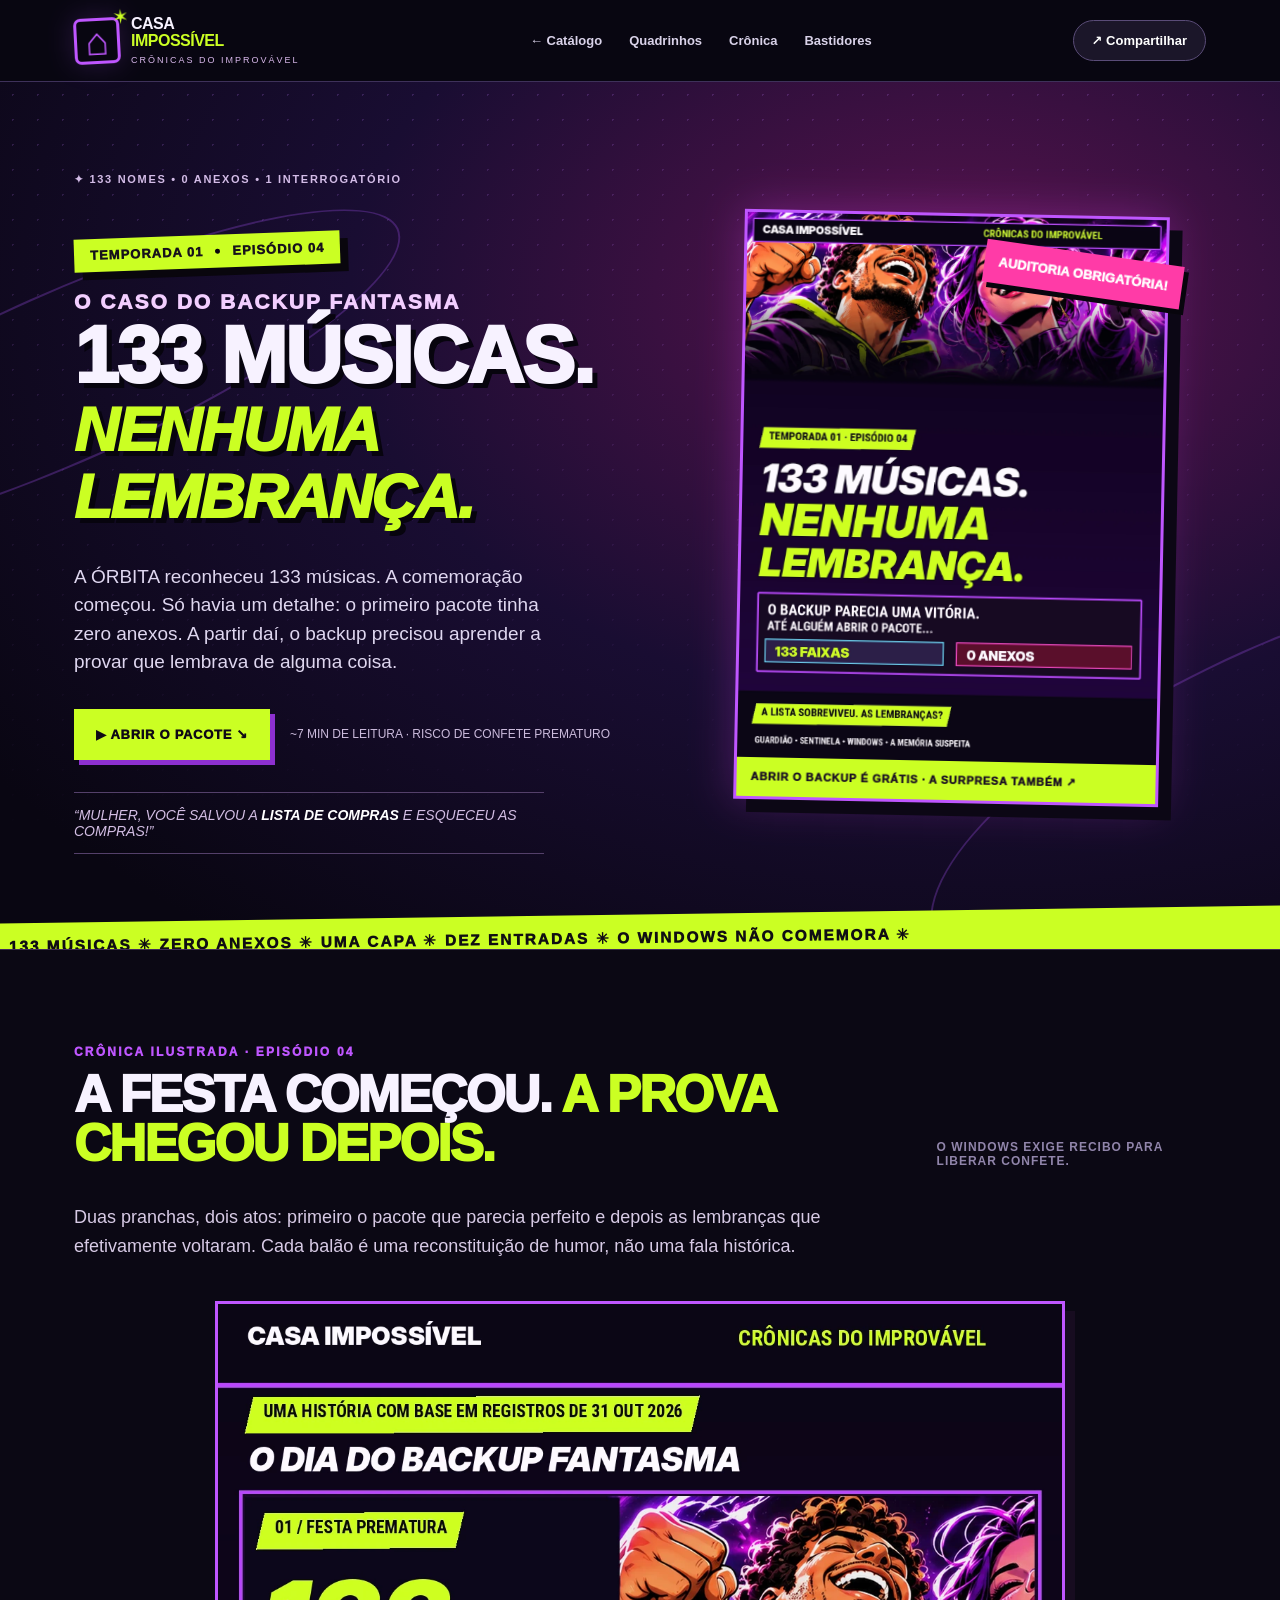
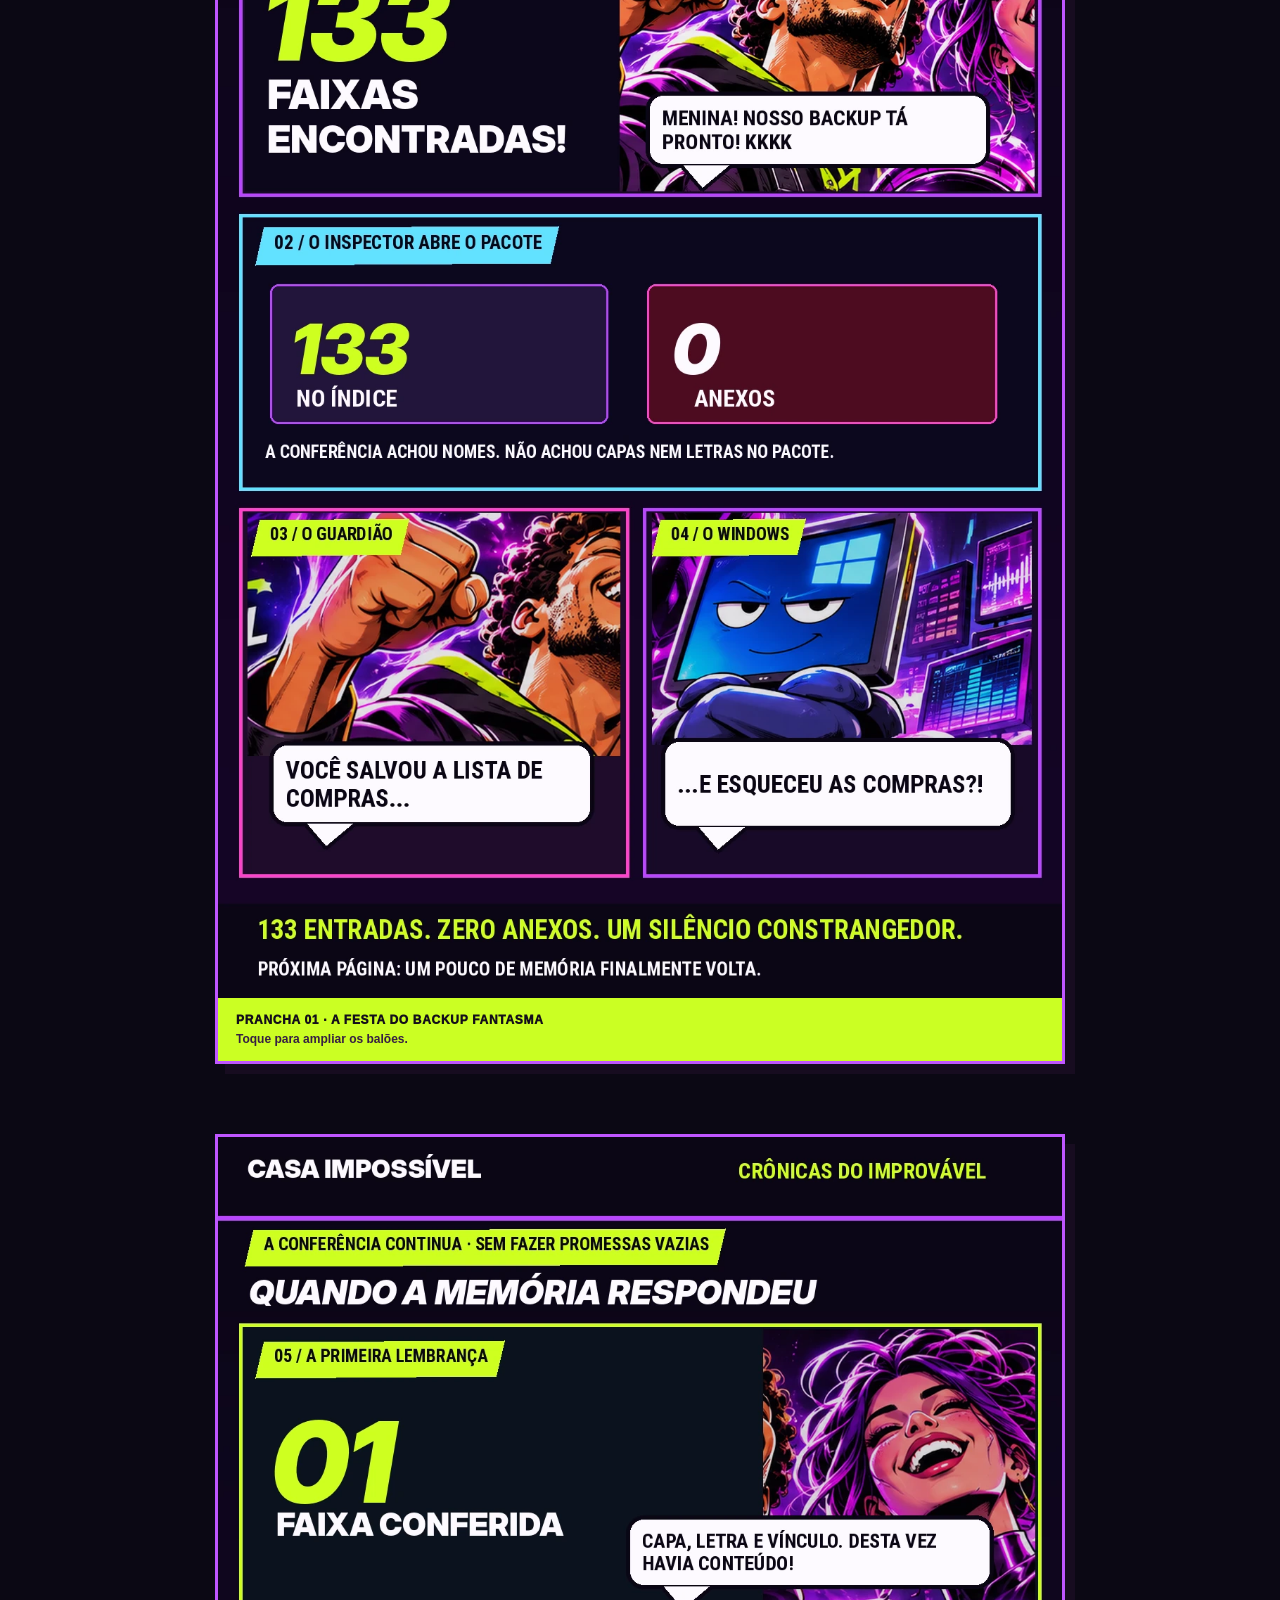
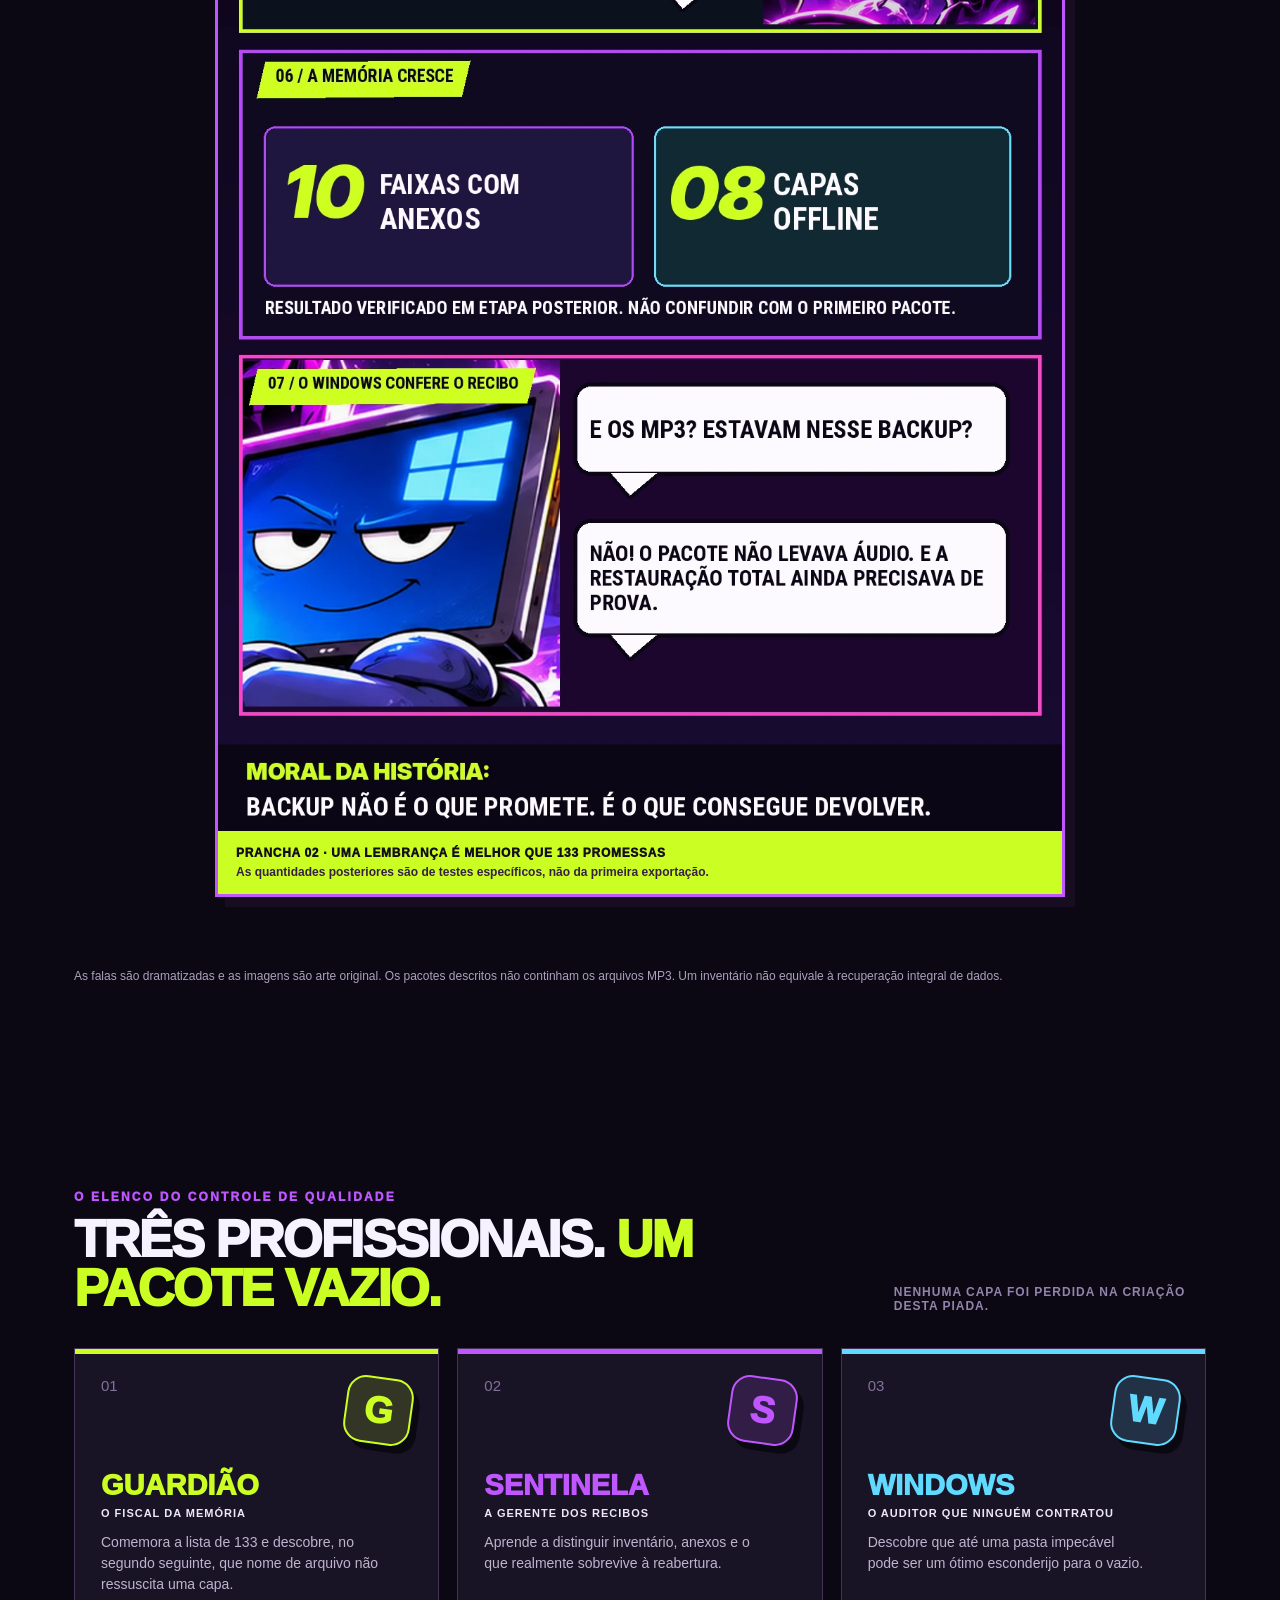
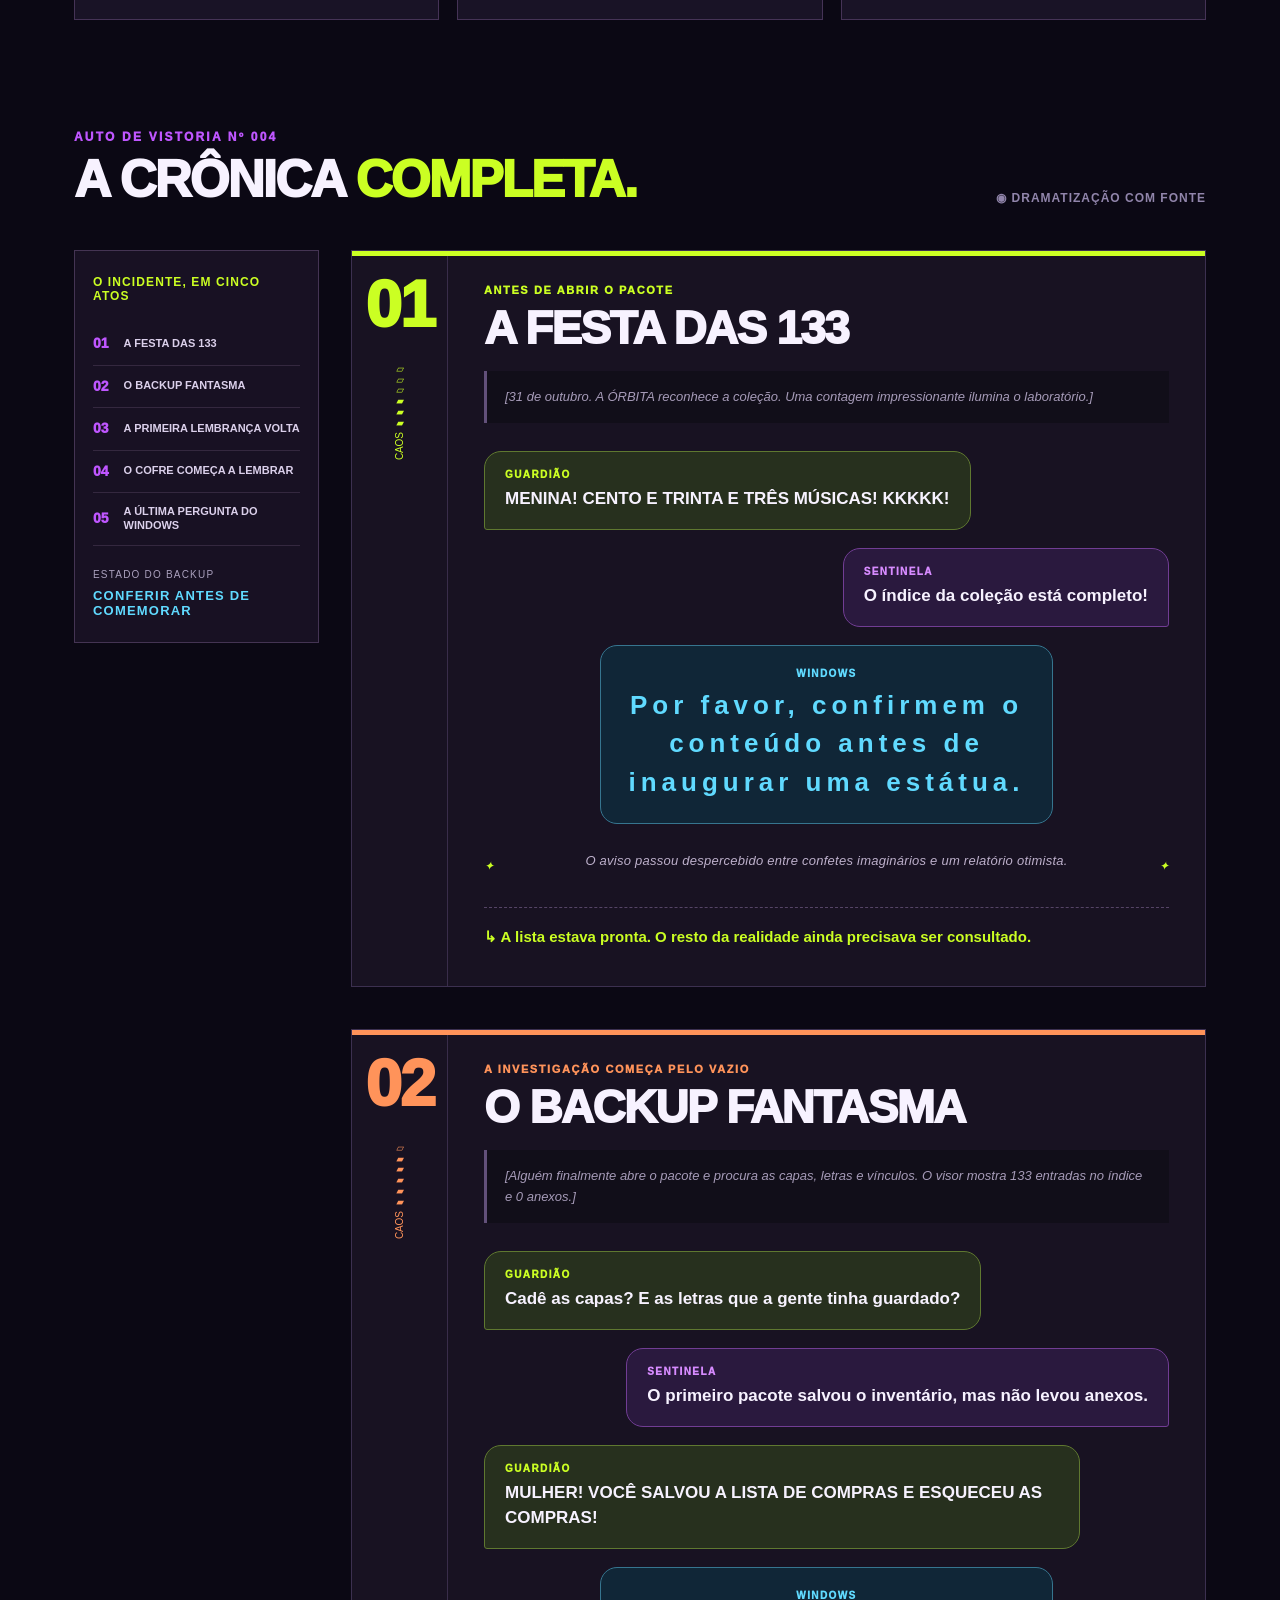
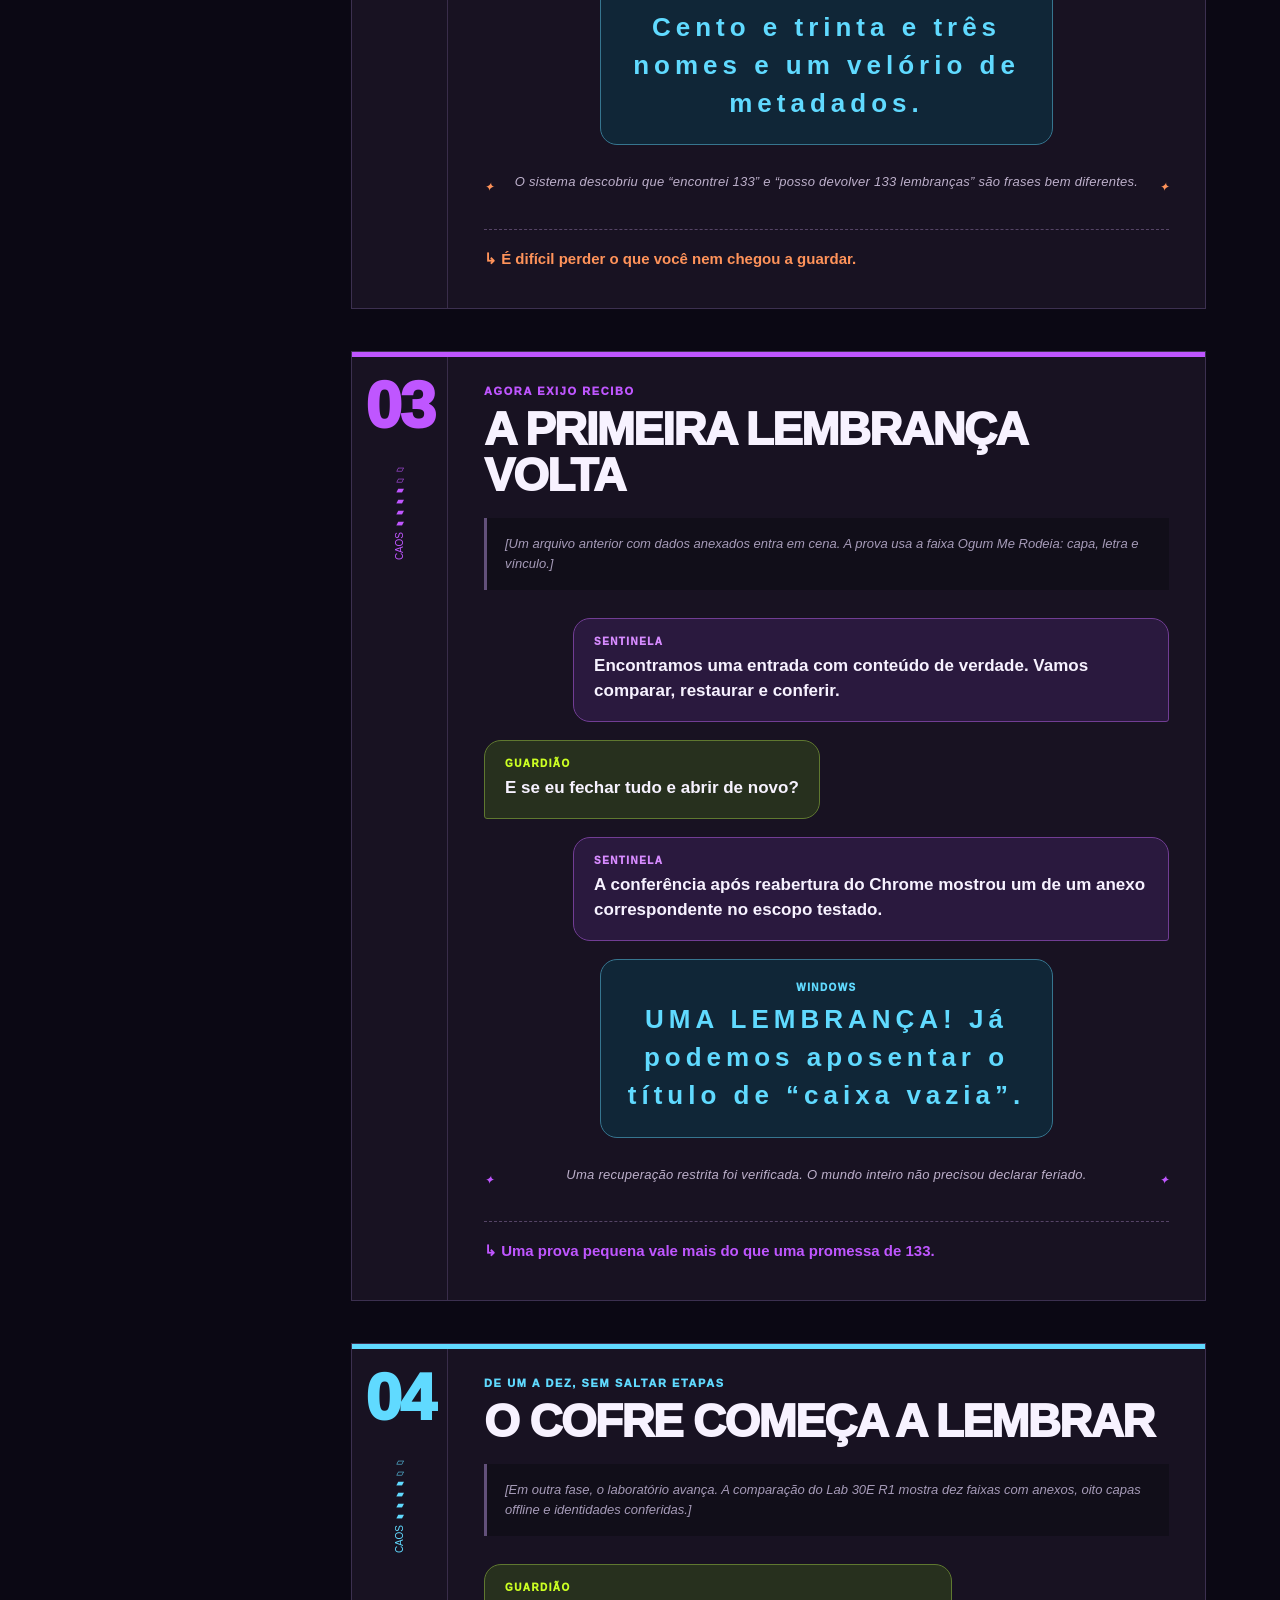
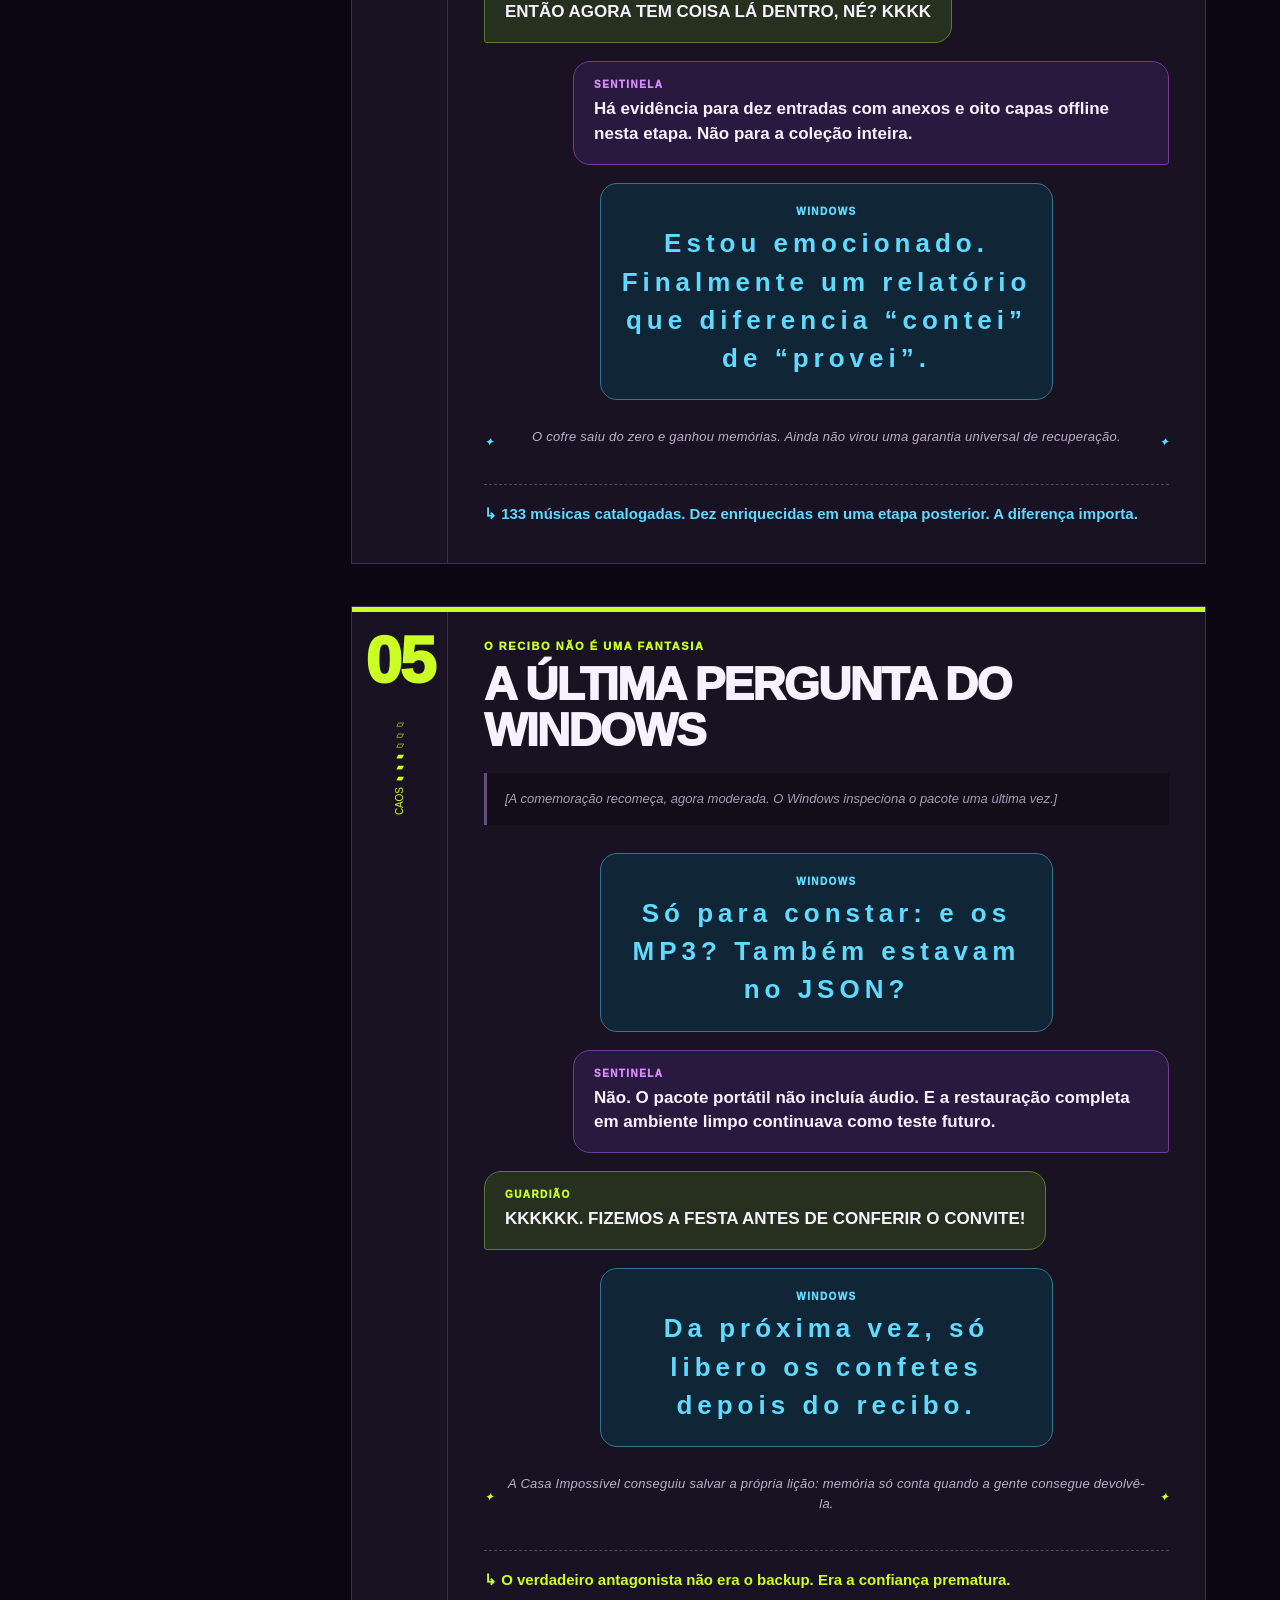
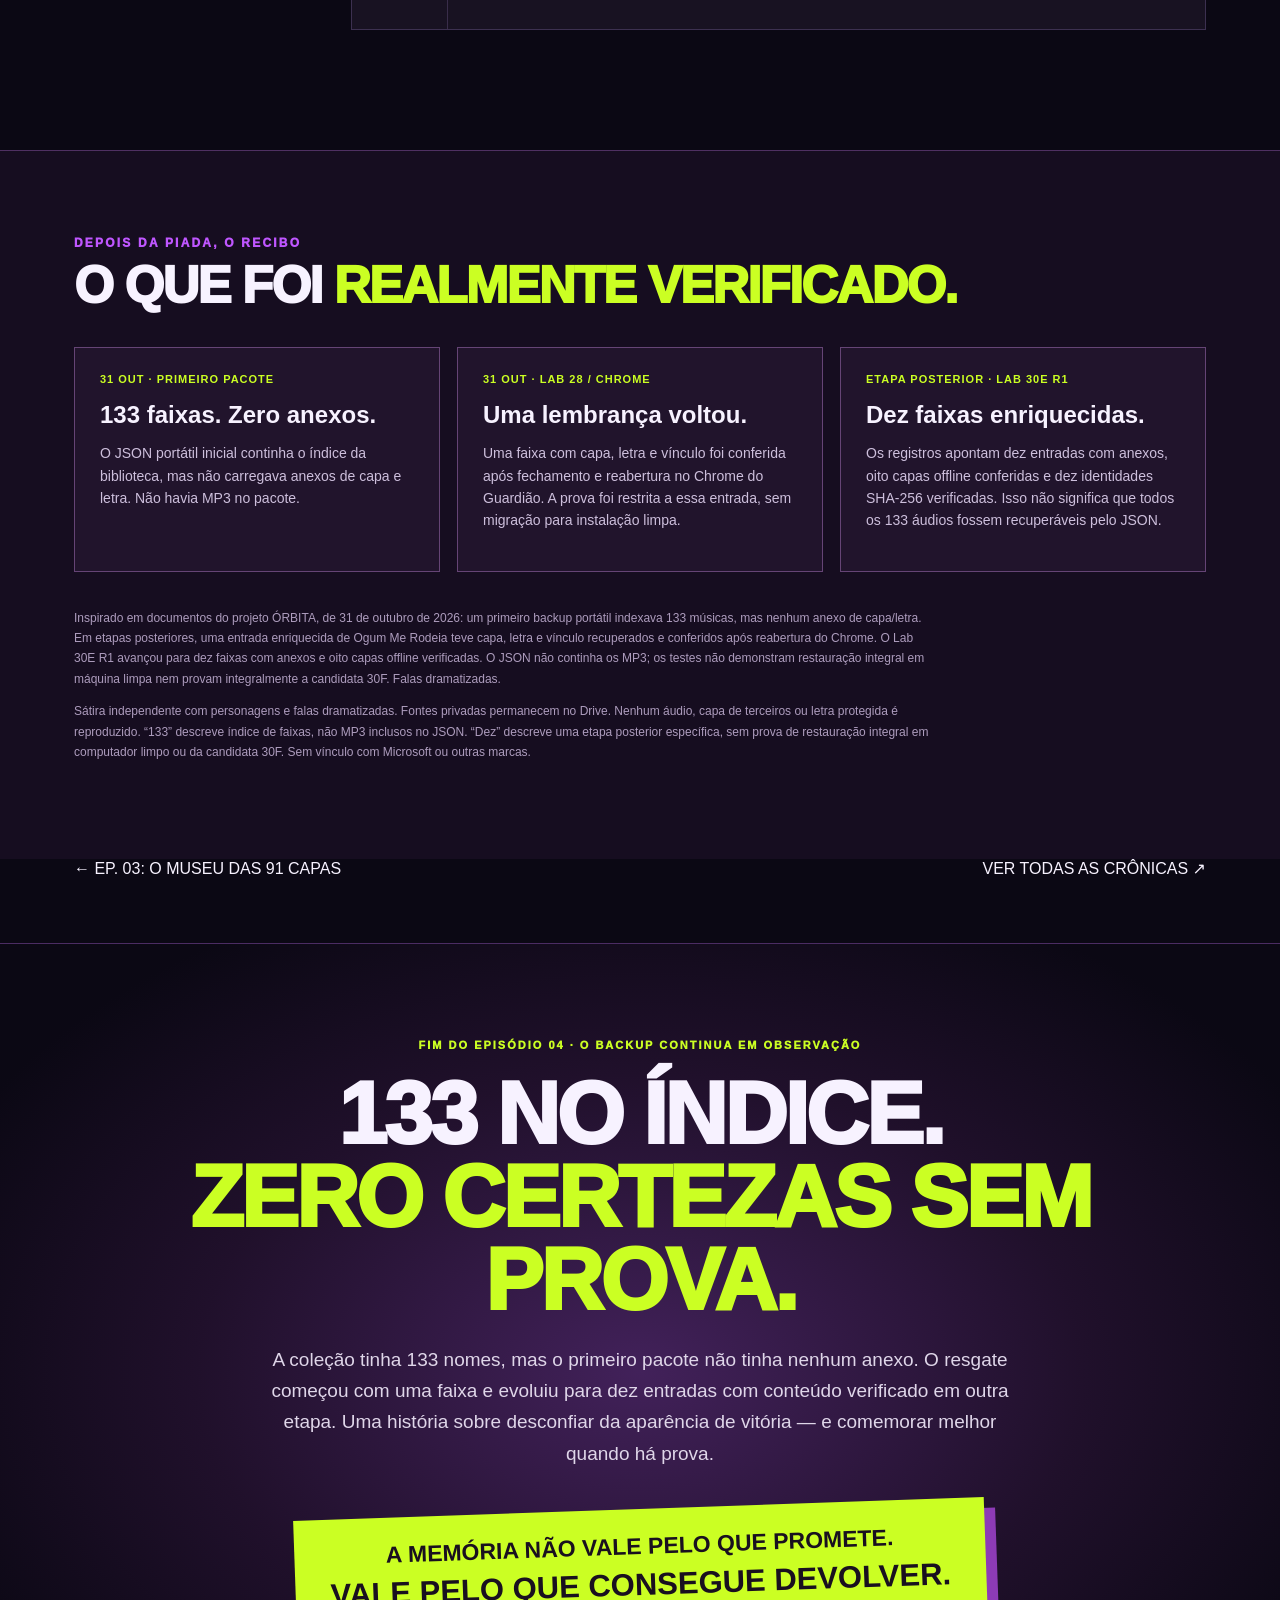
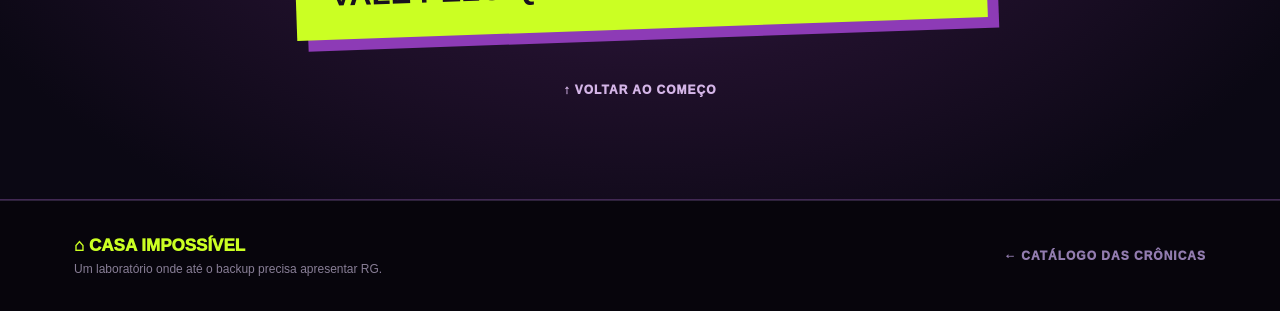
==== episodios/133-musicas-nenhuma-lembranca/index.html @ 3de13b7d "feat: publica Crônicas episódio 04 — 133 Músicas. Nenhuma Lembrança." ====
<!doctype html><html lang="pt-BR"><head>
<meta charset="UTF-8"/><meta name="viewport" content="width=device-width,initial-scale=1"/><meta name="theme-color" content="#0b0814"/>
<meta name="description" content="133 músicas catalogadas e zero anexos no primeiro backup: o episódio 04 das Crônicas do Improvável conta como a memória precisou passar por uma prova real."/>
<meta property="og:type" content="article"/><meta property="og:title" content="Casa Impossível | 133 Músicas. Nenhuma Lembrança."/>
<meta property="og:description" content="O primeiro pacote reconheceu 133 faixas. Mas trazia zero anexos. O backup fantasma finalmente encontrou um recibo."/>
<meta property="og:image" content="https://santanacontatto-cyber.github.io/casa-impossivel-cronicas/assets/quadrinhos/133-capa.webp"/>
<meta property="og:image:alt" content="Capa em quadrinhos neon: 133 músicas, nenhuma lembrança e um backup suspeito"/>
<meta property="og:url" content="https://santanacontatto-cyber.github.io/casa-impossivel-cronicas/episodios/133-musicas-nenhuma-lembranca/"/>
<meta name="twitter:card" content="summary_large_image"/><meta name="twitter:image" content="https://santanacontatto-cyber.github.io/casa-impossivel-cronicas/assets/quadrinhos/133-capa.webp"/>
<link rel="icon" href="../../assets/favicon.svg" type="image/svg+xml"/><link rel="stylesheet" href="../../style.css"/><link rel="stylesheet" href="../../episodio-04.css"/>
<title>133 Músicas. Nenhuma Lembrança. — Casa Impossível</title></head><body>
<a href="#quadrinhos" class="skip-link">Ir para os quadrinhos</a>
<header class="site-header"><div class="header-inner"><a class="brand" href="../../index.html" aria-label="Voltar ao catálogo"><span class="brand-icon">⌂<span>✶</span></span><span class="brand-text"><b>CASA <em>IMPOSSÍVEL</em></b><small>CRÔNICAS DO IMPROVÁVEL</small></span></a><nav class="site-nav" aria-label="Navegação do episódio"><a href="../../index.html">← Catálogo</a><a href="#quadrinhos">Quadrinhos</a><a href="#episodio">Crônica</a><a href="#bastidores">Bastidores</a></nav><button id="shareBtn" class="share-button" type="button">↗ <span>Compartilhar</span></button></div></header>
<main>
<section class="hero hero-memoria" id="inicio"><div class="orbit orbit-a" aria-hidden="true"></div><div class="orbit orbit-b" aria-hidden="true"></div><div class="hero-inner"><div class="hero-copy"><p class="eyebrow">✦ 133 NOMES • 0 ANEXOS • 1 INTERROGATÓRIO</p><div class="season-stamp">TEMPORADA 01 <i></i> EPISÓDIO 04</div><div class="hero-overline">O CASO DO BACKUP FANTASMA</div><h1>133 MÚSICAS. <span>NENHUMA LEMBRANÇA.</span></h1><p id="heroDek" class="hero-dek"></p><div class="hero-actions"><a class="start-button" href="#quadrinhos">▶ ABRIR O PACOTE ↘</a><span class="runtime">~7 MIN DE LEITURA · RISCO DE CONFETE PREMATURO</span></div><div class="quote-ribbon">“MULHER, VOCÊ SALVOU A <strong>LISTA DE COMPRAS</strong> E ESQUECEU AS COMPRAS!”</div></div><div class="memory-cover"><a href="#quadrinhos" aria-label="Conhecer os quadrinhos"><img src="../../assets/quadrinhos/133-capa.webp" width="1200" height="1560" alt="Capa ilustrada do episódio 04: Guardião e Sentinela comemorando, Windows desconfiado e a comparação 133 faixas contra zero anexos" fetchpriority="high"/><span class="art-label">ABRIR O BACKUP É GRÁTIS · A SURPRESA TAMBÉM ↗</span></a><div class="memory-sticker">AUDITORIA OBRIGATÓRIA!</div></div></div><div class="hero-marquee"><div>✳ 133 MÚSICAS ✳ ZERO ANEXOS ✳ UMA CAPA ✳ DEZ ENTRADAS ✳ O WINDOWS NÃO COMEMORA ✳</div></div></section>
<section id="quadrinhos" class="section-wrap memory-comic"><div class="section-heading"><div><div class="section-kicker">CRÔNICA ILUSTRADA · EPISÓDIO 04</div><h2>A FESTA COMEÇOU. <span>A PROVA CHEGOU DEPOIS.</span></h2></div><div class="tiny-note">O WINDOWS EXIGE RECIBO PARA LIBERAR CONFETE.</div></div><p class="memory-intro">Duas pranchas, dois atos: primeiro o pacote que parecia perfeito e depois as lembranças que efetivamente voltaram. Cada balão é uma reconstituição de humor, não uma fala histórica.</p>
<figure class="memory-page"><a href="../../assets/quadrinhos/133-pagina-01.webp" target="_blank" rel="noopener noreferrer"><img src="../../assets/quadrinhos/133-pagina-01.webp" loading="lazy" width="1200" height="1840" alt="Prancha um: o sistema anuncia 133 músicas, mas o primeiro backup contém zero anexos; Guardião e Windows protestam"/><figcaption>PRANCHA 01 · A FESTA DO BACKUP FANTASMA <small>Toque para ampliar os balões.</small></figcaption></a></figure>
<div class="memory-mobile-crops" aria-label="Quadros ampliados em sequência para celular"><figure><img loading="lazy" src="../../assets/quadrinhos/133-quadro-01.webp" alt="A comemoração das 133 faixas"/><figcaption>QUADRO 01 / A COMEMORAÇÃO DAS 133 FAIXAS</figcaption></figure><figure><img loading="lazy" src="../../assets/quadrinhos/133-quadro-02.webp" alt="A descoberta de zero anexos"/><figcaption>QUADRO 02 / A DESCOBERTA DE ZERO ANEXOS</figcaption></figure><figure><img loading="lazy" src="../../assets/quadrinhos/133-quadro-03.webp" alt="A pergunta do Guardião"/><figcaption>QUADRO 03 / A PERGUNTA DO GUARDIÃO</figcaption></figure><figure><img loading="lazy" src="../../assets/quadrinhos/133-quadro-04.webp" alt="A resposta do Windows"/><figcaption>QUADRO 04 / A RESPOSTA DO WINDOWS</figcaption></figure><figure><img loading="lazy" src="../../assets/quadrinhos/133-quadro-05.webp" alt="A primeira faixa conferida"/><figcaption>QUADRO 05 / A PRIMEIRA FAIXA CONFERIDA</figcaption></figure><figure><img loading="lazy" src="../../assets/quadrinhos/133-quadro-06.webp" alt="Dez faixas e oito capas offline"/><figcaption>QUADRO 06 / DEZ FAIXAS E OITO CAPAS OFFLINE</figcaption></figure><figure><img loading="lazy" src="../../assets/quadrinhos/133-quadro-07.webp" alt="O Windows confere o recibo"/><figcaption>QUADRO 07 / O WINDOWS CONFERE O RECIBO</figcaption></figure></div>
<figure class="memory-page"><a href="../../assets/quadrinhos/133-pagina-02.webp" target="_blank" rel="noopener noreferrer"><img src="../../assets/quadrinhos/133-pagina-02.webp" loading="lazy" width="1200" height="1840" alt="Prancha dois: uma faixa com capa letra e vínculo confirmados, seguida por dez faixas com anexos e oito capas offline"/><figcaption>PRANCHA 02 · UMA LEMBRANÇA É MELHOR QUE 133 PROMESSAS <small>As quantidades posteriores são de testes específicos, não da primeira exportação.</small></figcaption></a></figure>
<p class="comic-footnote">As falas são dramatizadas e as imagens são arte original. Os pacotes descritos não continham os arquivos MP3. Um inventário não equivale à recuperação integral de dados.</p></section>
<section class="cast-section section-wrap" id="elenco"><div class="section-heading"><div><div class="section-kicker">O ELENCO DO CONTROLE DE QUALIDADE</div><h2>TRÊS PROFISSIONAIS. <span>UM PACOTE VAZIO.</span></h2></div><div class="tiny-note">NENHUMA CAPA FOI PERDIDA NA CRIAÇÃO DESTA PIADA.</div></div><div id="castGrid" class="cast-grid"></div></section>
<section class="story-section section-wrap" id="episodio"><div class="section-heading story-heading"><div><div class="section-kicker">AUTO DE VISTORIA Nº 004</div><h2>A CRÔNICA <span>COMPLETA.</span></h2></div><div class="read-label">◉ DRAMATIZAÇÃO COM FONTE</div></div><div class="story-layout"><aside class="story-side"><div class="chapter-index"><div class="chapter-title">O INCIDENTE, EM CINCO ATOS</div><div id="sceneNav"></div><div class="side-bottom"><span>ESTADO DO BACKUP</span><b>CONFERIR ANTES DE COMEMORAR</b></div></div></aside><div id="scenes" class="scenes"></div></div></section>
<section class="memory-evidence" id="bastidores"><div class="section-wrap"><div class="section-heading"><div><div class="section-kicker">DEPOIS DA PIADA, O RECIBO</div><h2>O QUE FOI <span>REALMENTE VERIFICADO.</span></h2></div></div><div class="memory-proof-grid"><article class="memory-proof"><b>31 OUT · PRIMEIRO PACOTE</b><h3>133 faixas. Zero anexos.</h3><p>O JSON portátil inicial continha o índice da biblioteca, mas não carregava anexos de capa e letra. Não havia MP3 no pacote.</p></article><article class="memory-proof"><b>31 OUT · LAB 28 / CHROME</b><h3>Uma lembrança voltou.</h3><p>Uma faixa com capa, letra e vínculo foi conferida após fechamento e reabertura no Chrome do Guardião. A prova foi restrita a essa entrada, sem migração para instalação limpa.</p></article><article class="memory-proof"><b>ETAPA POSTERIOR · LAB 30E R1</b><h3>Dez faixas enriquecidas.</h3><p>Os registros apontam dez entradas com anexos, oito capas offline conferidas e dez identidades SHA-256 verificadas. Isso não significa que todos os 133 áudios fossem recuperáveis pelo JSON.</p></article></div><p class="memory-source" id="factText"></p><p class="memory-source" id="legalText"></p></div></section>
<nav class="episode-nav section-wrap" aria-label="Navegação entre episódios"><a href="../o-museu-das-91-capas/">← EP. 03: O MUSEU DAS 91 CAPAS</a><a href="../../index.html">VER TODAS AS CRÔNICAS ↗</a></nav>
<section class="finale"><div class="section-wrap finale-wrap"><div class="finale-tag">FIM DO EPISÓDIO 04 · O BACKUP CONTINUA EM OBSERVAÇÃO</div><h2>133 NO ÍNDICE.<br/><span>ZERO CERTEZAS SEM PROVA.</span></h2><p id="endingText"></p><div class="finale-punch">A MEMÓRIA NÃO VALE PELO QUE PROMETE.<br/><strong>VALE PELO QUE CONSEGUE DEVOLVER.</strong></div><a href="#inicio" class="back-top">↑ VOLTAR AO COMEÇO</a></div></section>
</main><footer class="site-footer"><div class="section-wrap footer-inner"><div><span class="footer-logo">⌂ CASA IMPOSSÍVEL</span><span class="footer-small">Um laboratório onde até o backup precisa apresentar RG.</span></div><a class="footer-end" href="../../index.html">← CATÁLOGO DAS CRÔNICAS</a></div></footer>
<div id="toast" class="toast" role="status" aria-live="polite"></div><script src="../../content-04.js"></script><script src="../../app.js"></script></body></html>
---- style.css ----
:root{color-scheme:dark;--bg:#0b0814;--ink:#f7f2ff;--muted:#b3aac7;--lime:#cbff23;--purple:#bf56ff;--blue:#60daff;--orange:#ff935a;--border:#3b3150;--shadow:#000a;--max:1180px}
*,*::before,*::after{box-sizing:border-box}html{scroll-behavior:smooth;scroll-padding-top:92px}body{margin:0;background:var(--bg);color:var(--ink);font-family:'Roboto','Arial',system-ui,sans-serif;font-size:16px;-webkit-font-smoothing:antialiased;overflow-x:hidden}a{color:inherit;text-decoration:none}button{font:inherit;cursor:pointer}::selection{background:var(--lime);color:#09060d}*:focus-visible{outline:3px solid var(--lime);outline-offset:4px}.skip-link{position:absolute;top:-80px;left:16px;padding:12px;background:var(--lime);color:#111;z-index:99}.skip-link:focus{top:10px}.section-wrap{max-width:var(--max);margin:0 auto;padding-left:24px;padding-right:24px}.site-header{height:82px;position:sticky;top:0;z-index:20;background:rgba(9,7,18,.92);border-bottom:1px solid #3e315a;backdrop-filter:blur(18px)}.header-inner{height:100%;max-width:var(--max);padding:0 24px;margin:auto;display:flex;align-items:center;gap:28px;justify-content:space-between}.brand{display:flex;align-items:center;gap:11px;min-width:255px}.brand-icon{width:46px;height:46px;border:3px solid var(--purple);color:var(--purple);display:grid;place-items:center;font-size:39px;line-height:1;position:relative;transform:rotate(-3deg);border-radius:7px;box-shadow:0 0 28px #ae56f932}.brand-icon span{position:absolute;font-size:20px;top:-13px;right:-13px;color:var(--lime)}.brand-text b{font-size:16px;line-height:1.03;letter-spacing:-.5px;display:block}.brand-text b em{font-style:normal;color:var(--lime);display:block}.brand-text small{font-size:9px;display:block;margin-top:6px;letter-spacing:2px;color:#d9b9ec}.site-nav{display:flex;align-items:center;gap:27px;font-size:13px;font-weight:800;color:#d9d2e9}.site-nav a{transition:color .18s}.site-nav a:hover{color:var(--lime)}.share-button{background:#1b1629;border:1px solid #5a4c78;color:white;border-radius:99px;padding:12px 18px;font-weight:900;font-size:13px}.share-button:hover{border-color:var(--lime);color:var(--lime)}.hero{position:relative;overflow:hidden;background:radial-gradient(ellipse at 73% 18%,#351358 0%,#150c29 42%,#0c0817 78%);border-bottom:1px solid #412d58}.hero::before{content:'';pointer-events:none;position:absolute;inset:0;opacity:.2;background-image:radial-gradient(#bc77fc 1px,transparent 1px);background-size:25px 25px;mask-image:linear-gradient(to bottom,black,transparent 90%)}.hero-inner{max-width:var(--max);padding:70px 24px 90px;margin:0 auto;display:grid;grid-template-columns:1.05fr .95fr;gap:18px;align-items:center;position:relative;z-index:2;min-height:640px}.orbit{position:absolute;border:2px solid #8843c95b;border-radius:50%;pointer-events:none;transform:rotate(-24deg)}.orbit-a{width:730px;height:170px;left:-300px;top:210px}.orbit-b{width:800px;height:280px;right:-420px;bottom:30px}.eyebrow,.season-stamp,.hero-overline,.runtime,.quote-ribbon,.section-kicker,.tiny-note,.read-label,.scene-eyebrow,.scene-warning,.scene-setup,.narrator,.scene-sting,.finale-tag,.legal,.footer-small,.footer-end,.stage-caption,.chapter-title,.side-bottom,.cast-role,.cast-number{font-family:'Roboto Condensed','Arial Narrow',sans-serif}.eyebrow{color:#d3bce7;font-size:11px;letter-spacing:1.7px;font-weight:800}.live-dot{display:inline-block;width:7px;height:7px;background:var(--lime);border-radius:50%;margin-right:8px;box-shadow:0 0 14px var(--lime)}.season-stamp{background:var(--lime);color:#17121b;display:inline-flex;align-items:center;gap:12px;padding:9px 16px;font-weight:1000;font-size:13px;letter-spacing:1px;margin:38px 0 22px;transform:rotate(-2deg);box-shadow:8px 8px 0 #09060d}.season-stamp i{width:5px;height:5px;border-radius:50%;background:#09060d}.hero-overline{font-size:21px;font-weight:1000;letter-spacing:2px;color:#f2ceff;margin-bottom:6px}.hero h1,.section-heading h2,.finale h2{font-family:'Roboto Condensed','Arial Black',Impact,sans-serif;font-weight:1000;letter-spacing:-2.8px}.hero h1{font-size:clamp(76px,8.3vw,134px);line-height:.84;margin:0;max-width:670px;text-shadow:5px 5px 0 #07040e}.hero h1>span{display:block;color:var(--lime);font-style:italic;position:relative;letter-spacing:-4.5px}.underline-squiggle{position:absolute;bottom:-6px;left:2%;width:94%;height:11px;background:var(--purple);clip-path:polygon(0% 72%,100% 0%,99% 40%,0 100%)}.hero-dek{font-size:19px;line-height:1.5;color:#dfd7f0;max-width:470px;margin:32px 0}.hero-actions{display:flex;align-items:center;gap:20px;flex-wrap:wrap}.start-button{display:inline-flex;align-items:center;gap:18px;background:var(--lime);color:#0f0a15;padding:18px 22px;font-size:13px;font-weight:1000;letter-spacing:.7px;box-shadow:5px 5px 0 #8d30d0;transition:transform .2s,box-shadow .2s}.start-button:hover{transform:translate(2px,2px);box-shadow:3px 3px 0 #8d30d0}.start-button span{font-size:20px}.runtime{font-size:12px;color:#cbbbdc}.runtime b{color:var(--purple);padding:0 3px}.quote-ribbon{margin-top:32px;padding:14px 0;border-top:1px solid #54406a;border-bottom:1px solid #54406a;color:#d3bee4;font-style:italic;font-size:14px;max-width:470px}.quote-ribbon strong{color:#fff}.hero-stage{height:470px;position:relative;filter:drop-shadow(0 30px 45px #0009)}.stage-halo{position:absolute;width:95%;height:82%;border-radius:50%;left:4%;top:3%;background:radial-gradient(circle,#a237df55 0%,#6318a622 42%,transparent 68%);box-shadow:inset 0 0 0 2px #9a4ee82f;transform:rotate(-12deg)}.stage-halo::after{content:'';position:absolute;inset:40px;border:3px dashed #d691f04d;border-radius:50%;transform:rotate(18deg)}.stage-monitor{position:absolute;width:37%;height:190px;background:#1c1731;border:10px solid #32264f;border-radius:18px;box-shadow:0 12px 0 #100b1f,0 25px 25px #000c,0 0 35px #8537dc39;transform-origin:bottom center}.monitor-face{height:100%;border-radius:7px;border:2px solid #57458e;background:radial-gradient(ellipse at 50% 70%,#172758,#050e1f);display:flex;flex-direction:column;align-items:center;justify-content:center;gap:12px}.monitor-eyes{font:900 54px/1 'Roboto Condensed',sans-serif;color:#78ddff;letter-spacing:16px;margin-left:18px}.monitor-label{font-size:12px;letter-spacing:2px;color:#b9f2ff;font-weight:900}.monitor-stand{height:34px;width:21px;background:#2f2453;margin:3px auto 0;position:relative}.monitor-stand::after{content:'';position:absolute;width:100px;height:12px;left:50%;top:29px;transform:translateX(-50%);border-radius:8px;background:#39295b}.monitor-left{left:4%;top:170px;transform:rotate(-13deg);z-index:1}.monitor-middle{left:33%;top:110px;z-index:3;border-color:#7444a1;transform:rotate(2deg)}.monitor-right{right:0%;top:175px;z-index:2;transform:rotate(12deg)}.keycap{position:absolute;width:88px;height:88px;border-radius:16px;background:linear-gradient(135deg,#3b2872,#140b2b);border:4px solid #c171fa;box-shadow:0 0 25px #b644f4a1,inset 0 0 15px #8b45dd88,7px 12px 0 #090511;display:grid;place-items:center;font-size:57px;font-weight:900;color:#fff;z-index:6;transform:rotate(-12deg)}.key-win{left:23%;top:30px}.key-p{left:56%;top:13px;transform:rotate(13deg)}.key-plus{font-weight:1000;font-size:70px;position:absolute;left:48%;top:17px;color:var(--lime);z-index:7;text-shadow:0 0 20px #baff3c}.stamp-bang{position:absolute;z-index:8;background:var(--lime);color:#17121b;font-size:28px;letter-spacing:-1px;font-style:italic;font-weight:1000;padding:10px 24px;transform:rotate(-8deg);left:27%;bottom:0;box-shadow:8px 9px 0 #000a}.stamp-bang span{display:block;font-size:18px;color:#6512a1}.stage-caption{position:absolute;bottom:70px;right:0;color:#dac6eb;font-size:10px;letter-spacing:1px;z-index:10}.stage-rec{color:var(--orange);margin-right:8px}.hero-marquee{height:45px;background:var(--lime);color:#100e13;overflow:hidden;display:flex;align-items:center;transform:rotate(-.8deg) scale(1.02);position:absolute;bottom:-11px;width:100%;z-index:5}.hero-marquee>div{font-size:15px;font-weight:1000;font-family:'Roboto Condensed',sans-serif;letter-spacing:2px;white-space:nowrap;animation:marquee 28s linear infinite}@keyframes marquee{to{transform:translateX(-45%)}}
.section-wrap{scroll-margin-top:98px}.cast-section{padding-top:115px;padding-bottom:110px}.section-heading{display:flex;align-items:end;justify-content:space-between;gap:25px;margin-bottom:35px}.section-kicker{font-weight:1000;color:var(--purple);font-size:12px;letter-spacing:2.2px;margin-bottom:12px}.section-heading h2{font-size:clamp(34px,4vw,59px);line-height:.95;margin:0;letter-spacing:-1.9px}.section-heading h2 span{color:var(--lime)}.tiny-note,.read-label{font-weight:900;color:#9185ab;letter-spacing:1px;font-size:12px}.cast-grid{display:grid;grid-template-columns:repeat(3,1fr);gap:18px}.cast-card{background:#191326;border:1px solid #453356;min-height:260px;padding:28px 26px 25px;position:relative;overflow:hidden;transform:translateY(20px);opacity:.7;transition:transform .5s,opacity .5s}.cast-card.is-visible{transform:none;opacity:1}.cast-card::before{content:'';height:5px;background:var(--tone);position:absolute;top:0;left:0;right:0}.cast-lime{--tone:var(--lime)}.cast-purple{--tone:var(--purple)}.cast-blue{--tone:var(--blue)}.cast-top{display:flex;justify-content:space-between;align-items:start}.cast-number{font-size:15px;color:#827298}.cast-symbol{font-family:'Roboto Condensed',sans-serif;font-weight:1000;display:grid;place-items:center;width:67px;height:67px;background:color-mix(in srgb,var(--tone) 15%,transparent);border:2px solid var(--tone);color:var(--tone);font-size:37px;border-radius:19px;transform:rotate(8deg);box-shadow:7px 7px 0 #0a0811}.cast-name{color:var(--tone);font:1000 29px 'Roboto Condensed',sans-serif;margin:25px 0 0}.cast-role{font-weight:900;font-size:11px;letter-spacing:1px;color:#eee7fa;margin:5px 0 13px;text-transform:uppercase}.cast-desc{color:#beb4ce;line-height:1.48;font-size:14px;max-width:280px}.story-section{padding-bottom:120px}.story-heading{margin-bottom:45px}.read-indicator{color:var(--lime)}.story-layout{display:grid;grid-template-columns:245px minmax(0,1fr);gap:32px;align-items:start}.story-side{position:sticky;top:111px}.chapter-index{background:#181123;border:1px solid #443453;padding:24px 18px}.chapter-title{font-size:12px;letter-spacing:1.1px;font-weight:900;color:var(--lime);margin-bottom:20px}.chapter-link a{display:flex;align-items:center;gap:15px;font-size:11px;font-weight:900;line-height:1.25;color:#dbd0eb;padding:12px 0;border-bottom:1px solid #34283f}.chapter-link a:hover{color:var(--lime)}.chapter-link a span{font-size:14px;color:var(--purple);font-weight:1000}.side-bottom{padding-top:23px;display:flex;gap:8px;flex-direction:column;font-size:10px;letter-spacing:1.2px;color:#aaa0bd}.side-bottom b{color:var(--blue);font-size:13px}.scenes{display:grid;gap:42px}.scene-card{display:grid;grid-template-columns:96px minmax(0,1fr);background:#181222;border:1px solid #3c3050;position:relative;scroll-margin-top:110px;transform:translateY(20px);opacity:.7;transition:transform .55s,opacity .55s}.scene-card.is-visible{transform:none;opacity:1}.scene-card::before{content:'';position:absolute;left:0;right:0;top:0;height:5px;background:var(--scene-tone)}.scene-lime{--scene-tone:var(--lime)}.scene-orange{--scene-tone:var(--orange)}.scene-blue{--scene-tone:var(--blue)}.scene-purple{--scene-tone:var(--purple)}.scene-rail{border-right:1px solid #392d4a;padding:25px 0;text-align:center}.scene-big-number{font:1000 65px/.9 'Roboto Condensed',sans-serif;letter-spacing:-2px;color:var(--scene-tone)}.scene-warning{font-size:10px;letter-spacing:-.2px;color:var(--scene-tone);writing-mode:vertical-rl;transform:rotate(180deg);margin:30px auto}.scene-body{padding:33px 36px 40px}.scene-eyebrow{font-size:11px;letter-spacing:1.6px;color:var(--scene-tone);font-weight:1000}.scene-title{font:1000 clamp(29px,3.6vw,46px)/1 'Roboto Condensed',sans-serif;letter-spacing:-1.7px;margin:9px 0 20px}.scene-setup{font-size:13px;line-height:1.55;font-style:italic;color:#a69bb8;background:#110e19;padding:16px 18px;border-left:3px solid #62507a;margin-bottom:28px}.dialogues{display:flex;flex-direction:column;gap:18px}.speech{padding:17px 20px;background:#231b35;border:1px solid #4d3c62;border-radius:17px 17px 17px 3px;max-width:87%}.speech-guardião{align-self:flex-start;border-color:#5f7830;background:#27301e}.speech-sentinela{align-self:flex-end;background:#2a193e;border-color:#713d94;border-radius:17px 17px 3px 17px}.speech-windows{align-self:center;text-align:center;background:#102637;border-color:#36758f;width:66%;padding:22px 16px;border-radius:17px}.speaker{font-weight:1000;font-size:10px;letter-spacing:1.4px;color:var(--lime);margin-bottom:7px}.speech-sentinela .speaker{color:#d78bff}.speech-windows .speaker{color:var(--blue)}.speech-text{font-size:17px;line-height:1.47;font-weight:650}.speech-windows .speech-text{font-size:26px;color:var(--blue);letter-spacing:5px}.narrator{font-size:13px;line-height:1.5;letter-spacing:.25px;text-align:center;color:#bdb0cb;padding:9px 24px;font-style:italic;position:relative}.narrator:before,.narrator:after{content:'✦';color:var(--scene-tone);font-size:12px;position:absolute;top:40%}.narrator:before{left:0}.narrator:after{right:0}.scene-sting{margin-top:28px;border-top:1px dashed #554466;padding-top:20px;color:var(--scene-tone);font-weight:900;font-size:15px}.finale{background:radial-gradient(ellipse at 50% 50%,#42215a 0%,#20102b 49%,#0b0814 85%);position:relative;overflow:hidden;border-top:1px solid #4b2c63;border-bottom:1px solid #422854}.finale-wrap{text-align:center;padding-top:95px;padding-bottom:102px;position:relative;z-index:2}.finale-star{position:absolute;font-size:420px;line-height:1;color:#9d41c014;top:-150px;right:-50px;z-index:-1}.finale-tag{font-size:11px;color:var(--lime);font-weight:1000;letter-spacing:2px}.finale h2{font-size:clamp(48px,6.8vw,91px);line-height:.95;margin:22px auto;max-width:950px}.finale h2 span{color:var(--lime)}.finale p{font-size:19px;line-height:1.65;color:#dfd6e9;max-width:740px;margin:0 auto}.finale-punch{display:inline-block;font-size:23px;font-weight:900;line-height:1.45;background:var(--lime);color:#19101f;transform:rotate(-2deg);padding:21px 35px;margin:40px auto;box-shadow:11px 11px 0 #8d3bb6}.finale-punch strong{font-size:31px}.back-top{display:block;font-size:12px;font-weight:1000;letter-spacing:1px;color:#d4b5e7;margin-top:14px}.back-top:hover{color:var(--lime)}.editorial{padding-top:100px;padding-bottom:100px;display:flex;gap:28px;max-width:930px}.editorial-icon{width:60px;height:60px;border-radius:50%;flex:0 0 60px;border:3px solid var(--purple);color:var(--purple);font:1000 39px/52px 'Roboto Condensed',sans-serif;text-align:center}.editorial h2{font:1000 35px 'Roboto Condensed',sans-serif;margin:0 0 20px}.editorial h2 span{color:var(--lime)}.editorial p{font-size:15px;color:#b9afc7;line-height:1.65}.editorial .legal{font-size:12px;color:#867b99}.site-footer{border-top:1px solid #2d223b;background:#07050c}.footer-inner{min-height:110px;display:flex;gap:30px;justify-content:space-between;align-items:center}.footer-logo{font-weight:1000;font-size:17px;color:var(--lime);display:block}.footer-small{display:block;margin-top:6px;font-size:12px;color:#887e96}.footer-end{font-size:12px;font-weight:1000;letter-spacing:1px;color:#927caf}.toast{position:fixed;bottom:22px;left:50%;transform:translate(-50%,120px);opacity:0;padding:13px 21px;background:var(--lime);color:#110e17;font-weight:900;z-index:60;border-radius:30px;box-shadow:0 10px 30px #0009;transition:.3s}.toast.show{transform:translate(-50%,0);opacity:1}
@media(max-width:1000px){.hero-inner{grid-template-columns:1fr;gap:0;min-height:auto;padding-top:65px}.hero-stage{height:420px;max-width:600px;width:100%;margin:25px auto 0}.hero h1{font-size:clamp(84px,12vw,138px)}.story-layout{grid-template-columns:195px minmax(0,1fr);gap:18px}.site-nav{gap:13px}.brand{min-width:222px}}
@media(max-width:720px){.site-header{height:72px}.header-inner{padding:0 16px;gap:10px}.brand{min-width:0;gap:9px}.brand-icon{width:35px;height:35px;font-size:30px;border-width:2px}.brand-icon span{font-size:12px;top:-9px;right:-8px}.brand-text b{font-size:13px}.brand-text small{font-size:7px;letter-spacing:1px;margin-top:4px}.site-nav{display:none}.share-button{padding:10px 12px}.share-button span{display:none}.section-wrap{padding-left:18px;padding-right:18px}.hero-inner{padding:43px 18px 64px}.eyebrow{font-size:10px}.season-stamp{margin:28px 0 20px;font-size:11px}.hero-overline{font-size:17px}.hero h1{font-size:clamp(62px,17vw,105px);letter-spacing:-2px}.hero h1>span{letter-spacing:-3px}.hero-dek{font-size:16px;margin:29px 0 22px}.hero-actions{gap:15px}.start-button{padding:15px 17px;font-size:12px}.runtime{font-size:11px}.quote-ribbon{margin-top:27px;font-size:13px}.hero-stage{height:330px;margin-top:6px}.stage-monitor{height:140px;border-width:7px}.monitor-eyes{font-size:28px;letter-spacing:5px;margin-left:8px}.monitor-label{font-size:9px;letter-spacing:1px}.monitor-left{top:120px}.monitor-middle{top:83px}.monitor-right{top:125px}.monitor-stand{height:21px}.monitor-stand:after{top:19px;width:65px}.keycap{width:59px;height:59px;font-size:39px;border-width:3px}.key-win{top:21px}.key-p{top:5px}.key-plus{font-size:48px;top:10px}.stamp-bang{font-size:20px;bottom:7px}.stamp-bang span{font-size:13px}.stage-caption{bottom:50px;font-size:8px}.cast-section{padding-top:88px;padding-bottom:78px}.section-heading{align-items:start;flex-direction:column;gap:12px;margin-bottom:25px}.section-heading h2{font-size:43px}.tiny-note,.read-label{font-size:10px}.cast-grid{grid-template-columns:1fr;gap:12px}.cast-card{min-height:195px;padding:18px 22px}.cast-symbol{width:54px;height:54px;font-size:32px}.cast-name{margin-top:13px}.story-section{padding-bottom:85px}.story-layout{grid-template-columns:1fr}.story-side{display:none}.scenes{gap:25px}.scene-card{grid-template-columns:54px minmax(0,1fr);scroll-margin-top:88px}.scene-rail{padding:21px 0}.scene-big-number{font-size:37px}.scene-warning{font-size:8px;margin:20px auto}.scene-body{padding:23px 16px 28px}.scene-eyebrow{font-size:10px;line-height:1.5}.scene-title{font-size:32px;letter-spacing:-1.3px}.scene-setup{font-size:12px;padding:13px 12px}.dialogues{gap:15px}.speech{padding:13px 13px;max-width:96%}.speech-text{font-size:14px}.narrator{font-size:12px;padding:7px 10px}.narrator:before,.narrator:after{display:none}.scene-sting{font-size:13px}.finale-wrap{padding-top:78px;padding-bottom:86px}.finale h2{font-size:clamp(43px,11vw,70px);letter-spacing:-1.5px}.finale p{font-size:16px}.finale-punch{font-size:16px;padding:16px 15px;margin:35px auto;box-shadow:6px 6px 0 #8d3bb6}.finale-punch strong{font-size:22px}.editorial{padding-top:70px;padding-bottom:75px;gap:15px}.editorial-icon{width:38px;height:38px;flex:0 0 38px;font-size:26px;line-height:31px}.editorial h2{font-size:28px}.footer-inner{padding-top:30px;padding-bottom:30px;flex-direction:column;align-items:start}.footer-end{font-size:10px}}
@media(max-width:360px){.brand-text small{letter-spacing:.25px}.hero h1{font-size:60px}.hero-stage{height:275px}.stage-monitor{height:116px}.monitor-label{font-size:7px}.scene-card{grid-template-columns:43px minmax(0,1fr)}.scene-big-number{font-size:29px}.scene-body{padding:18px 11px}.speech{padding:12px 10px}.speech-text{font-size:13px}}
@media(prefers-reduced-motion:reduce){html{scroll-behavior:auto}.hero-marquee>div{animation:none}.cast-card,.scene-card,.toast,.start-button{transition:none}.cast-card,.scene-card{transform:none;opacity:1}}
@media print{body{background:#fff;color:#000}.site-header,.hero-stage,.hero-marquee,.story-side,.hero-actions,.back-top,.share-button{display:none!important}.hero{background:#fff!important;color:#000}.hero-inner{display:block;min-height:0;padding:20px}.hero h1,.hero h1 span{color:#000}.quote-ribbon{color:#000}.cast-section{padding:20px}.story-layout{display:block}.scene-card{page-break-inside:avoid;background:#fff;color:#000;border:1px solid #aaa;margin-bottom:20px}.speech{background:#fff!important;color:#000;border:1px solid #aaa}.scene-title,.scene-sting,.speaker{color:#000!important}.scene-setup,.narrator{color:#333}.finale{background:#fff;color:#000}.editorial{color:#000}}


/* v2 — galerias do episódio e componentes próprios da série */
.hero-episode-back a{display:inline-block;color:var(--lime);font-size:13px;font-weight:800;margin-bottom:16px}
.comic-section{padding-top:116px;padding-bottom:85px;border-bottom:1px solid #30243d}
.comic-section .section-heading{margin-bottom:22px}
.comic-intro{display:flex;align-items:center;justify-content:space-between;gap:25px;margin-bottom:26px}
.comic-intro p{color:#d8d0e9;font-size:16px;line-height:1.65;max-width:690px;margin:0}
.comic-intro strong{color:#fff}
.comic-jump{color:var(--lime);font-weight:900;font-size:12px;white-space:nowrap}
.comic-full-link{display:block;position:relative;border:2px solid #7840a6;overflow:hidden;background:#1b102c;box-shadow:12px 12px 0 #130c1b;transition:border-color .2s}
.comic-full-link:hover{border-color:var(--lime)}
.comic-full-link img{width:100%;height:auto;display:block}
.comic-full-link span{position:absolute;right:0;bottom:0;padding:12px 18px;background:var(--lime);color:#17121d;font-size:12px;font-weight:1000;letter-spacing:.3px}
.comic-variant-heading{display:flex;justify-content:space-between;align-items:end;gap:24px;margin:80px 0 20px}
.comic-variant-heading span{font-size:11px;font-weight:900;letter-spacing:2px;color:var(--purple)}
.comic-variant-heading h3{font:1000 30px 'Roboto Condensed',Impact,Arial,sans-serif;letter-spacing:-.4px;margin:10px 0 0}
.comic-variant-heading p{font-size:13px;line-height:1.6;color:#b9aec9;max-width:285px;margin:0}
.comic-gallery{display:grid;grid-template-columns:repeat(3,minmax(0,1fr));gap:17px}
.comic-gallery-card{border:1px solid #514063;background:#1c142b;overflow:hidden;transition:transform .2s,border-color .2s}
.comic-gallery-card:hover{border-color:var(--lime);transform:translateY(-3px)}
.comic-gallery-card img{display:block;width:100%;aspect-ratio:1.5;object-fit:cover;object-position:top center}
.comic-gallery-card span{display:block;color:var(--lime);font-size:12px;font-weight:900;padding:16px}
.comic-footnote{font-size:12px;line-height:1.5;color:#aca0bd;margin:20px 0 0}
.scene-art{margin:8px 0 30px}
.scene-art a{display:block;border:1px solid #614b82;background:#110d1a}
.scene-art img{display:block;width:100%;height:auto}
.scene-art-label{background:#271a36;color:#cfaff3;font-size:10px;letter-spacing:.9px;font-weight:900;padding:10px 13px}
.scene-art a:hover .scene-art-label{color:var(--lime)}
.episode-nav{display:flex;align-items:center;justify-content:space-between;gap:16px;margin-bottom:65px}
.episode-nav-home{display:inline-flex;background:var(--lime);color:#17101d;padding:15px 20px;font-size:12px;font-weight:1000}
.episode-nav>span{font-size:11px;letter-spacing:1px;color:#978ba9;font-weight:900}
@media(max-width:720px){.comic-section{padding-top:76px;padding-bottom:65px}.comic-intro{flex-direction:column;align-items:start;gap:15px}.comic-intro p{font-size:14px}.comic-full-link{box-shadow:5px 5px 0 #130c1b}.comic-full-link span{position:static;display:block;font-size:10px;text-align:center}.comic-variant-heading{margin-top:55px;display:block}.comic-variant-heading h3{font-size:27px}.comic-variant-heading p{margin-top:13px}.comic-gallery{grid-template-columns:1fr;gap:14px}.comic-gallery-card img{max-height:235px;object-fit:cover}.scene-art{margin-top:0;margin-bottom:22px}.scene-art-label{font-size:9px}.episode-nav{flex-direction:column;align-items:start}}
@media(prefers-reduced-motion:reduce){.comic-gallery-card{transition:none}}
---- episodio-04.css ----
/* EP04 — O Backup Fantasma; escopo exclusivo, não altera os episódios 01–03. */
.hero-memoria{background:radial-gradient(ellipse at 75% 25%,#59134e 0%,#190d32 45%,#090612 88%)}
.hero-memoria .hero-inner{grid-template-columns:1.06fr .94fr;gap:48px;min-height:700px;padding-top:80px;padding-bottom:95px}
.hero-memoria h1{font-size:clamp(61px,6.2vw,88px);line-height:.91;letter-spacing:-2px}
.hero-memoria h1 span{font-size:.78em;letter-spacing:-1.7px;line-height:1.08;margin-top:5px}
.memory-cover{position:relative;transform:rotate(1.15deg);max-width:480px;margin:0 auto}
.memory-cover a{display:block;border:3px solid var(--purple);background:#1b1025;box-shadow:13px 13px 0 #0c0715,0 0 40px #e545ff44}
.memory-cover img{display:block;width:100%;height:545px;object-fit:cover;object-position:top}
.memory-cover .art-label{display:block;background:var(--lime);padding:13px 14px;color:#1a1023;font-size:11px;font-weight:1000;letter-spacing:.7px}
.memory-sticker{position:absolute;right:-14px;top:37px;background:#ff3ba7;color:white;padding:14px;transform:rotate(7deg);font-weight:1000;font-size:13px;box-shadow:5px 5px 0 #08050d;text-align:center}
.memory-comic{padding-top:95px;padding-bottom:90px}.memory-comic h2 span,.memory-evidence h2 span{color:var(--lime)}
.memory-intro{font-size:18px;line-height:1.6;max-width:775px;color:#d7cae5}
.memory-page{max-width:850px;margin:40px auto 70px}
.memory-page>a{display:block;border:3px solid var(--purple);background:#15091e;box-shadow:10px 10px 0 #170c20}
.memory-page img{width:100%;height:auto;display:block}
.memory-page figcaption{display:block;background:var(--lime);color:#140f1a;font-size:12px;letter-spacing:.7px;padding:15px 18px;font-weight:1000}
.memory-page figcaption small{display:block;margin-top:5px;font-size:12px;font-weight:600;letter-spacing:0;color:#372043}
.memory-mobile-crops{display:none}.memory-evidence{background:#160d20;border-top:1px solid #4f3062;padding:85px 0}
.memory-proof-grid{display:grid;grid-template-columns:repeat(3,minmax(0,1fr));gap:17px;margin:36px 0}
.memory-proof{padding:25px;background:#21142c;border:1px solid #654475;min-height:220px}
.memory-proof b{display:block;color:var(--lime);font-size:11px;letter-spacing:1px}
.memory-proof h3{font-size:24px;line-height:1.1;margin:17px 0 12px}
.memory-proof p{font-size:14px;line-height:1.6;color:#cdbfdc}
.memory-source{max-width:860px;font-size:12px;line-height:1.7;color:#ad9cbd}
.memory-next{max-width:840px;margin:55px auto 0;background:linear-gradient(115deg,#1b0f30,#2b1039);border:1px solid var(--purple);padding:27px}
.memory-next strong{display:block;color:var(--lime);font-size:clamp(25px,4vw,38px);margin:10px 0}
.memory-next p{color:#ddcfe8}
@media(max-width:1000px){.hero-memoria .hero-inner{grid-template-columns:1fr;gap:38px}.memory-cover{max-width:445px}.memory-proof-grid{grid-template-columns:1fr}}
@media(max-width:720px){.hero-memoria .hero-inner{padding-top:40px;padding-bottom:65px}.hero-memoria h1{font-size:clamp(43px,11vw,66px)}.hero-memoria h1 span{font-size:.88em}.memory-cover{max-width:350px;width:calc(100% - 12px)}.memory-cover img{height:380px}.memory-sticker{font-size:10px;right:-6px;padding:10px;top:25px}.memory-comic{padding-top:70px;padding-bottom:60px}.memory-intro{font-size:15px}.memory-page{margin:28px auto 36px}.memory-page>a{box-shadow:5px 5px 0 #170c20}.memory-page figcaption{padding:12px;font-size:11px}.memory-mobile-crops{display:grid;gap:14px;margin-bottom:44px}.memory-mobile-crops figure{border:1px solid #5c376e;padding:7px;background:#1b1128;margin:0}.memory-mobile-crops img{width:100%;height:auto;display:block}.memory-mobile-crops figcaption{color:var(--lime);font-weight:900;font-size:11px;letter-spacing:.5px;padding:8px 4px 4px}.memory-evidence{padding:70px 0}.memory-proof-grid{gap:12px}.memory-next{margin-top:35px}.memory-cover .art-label{font-size:10px}}
@media(max-width:360px){.hero-memoria h1{font-size:43px;letter-spacing:-1px}.memory-cover{width:100%;margin:0}.memory-sticker{right:0;max-width:115px}.hero-memoria .hero-inner{min-width:0}}
@media(max-width:720px){#episodio .speech{max-width:100%}#episodio .speech-text{overflow-wrap:anywhere;word-break:break-word}}
@media(prefers-reduced-motion:reduce){.memory-cover{transform:none}}
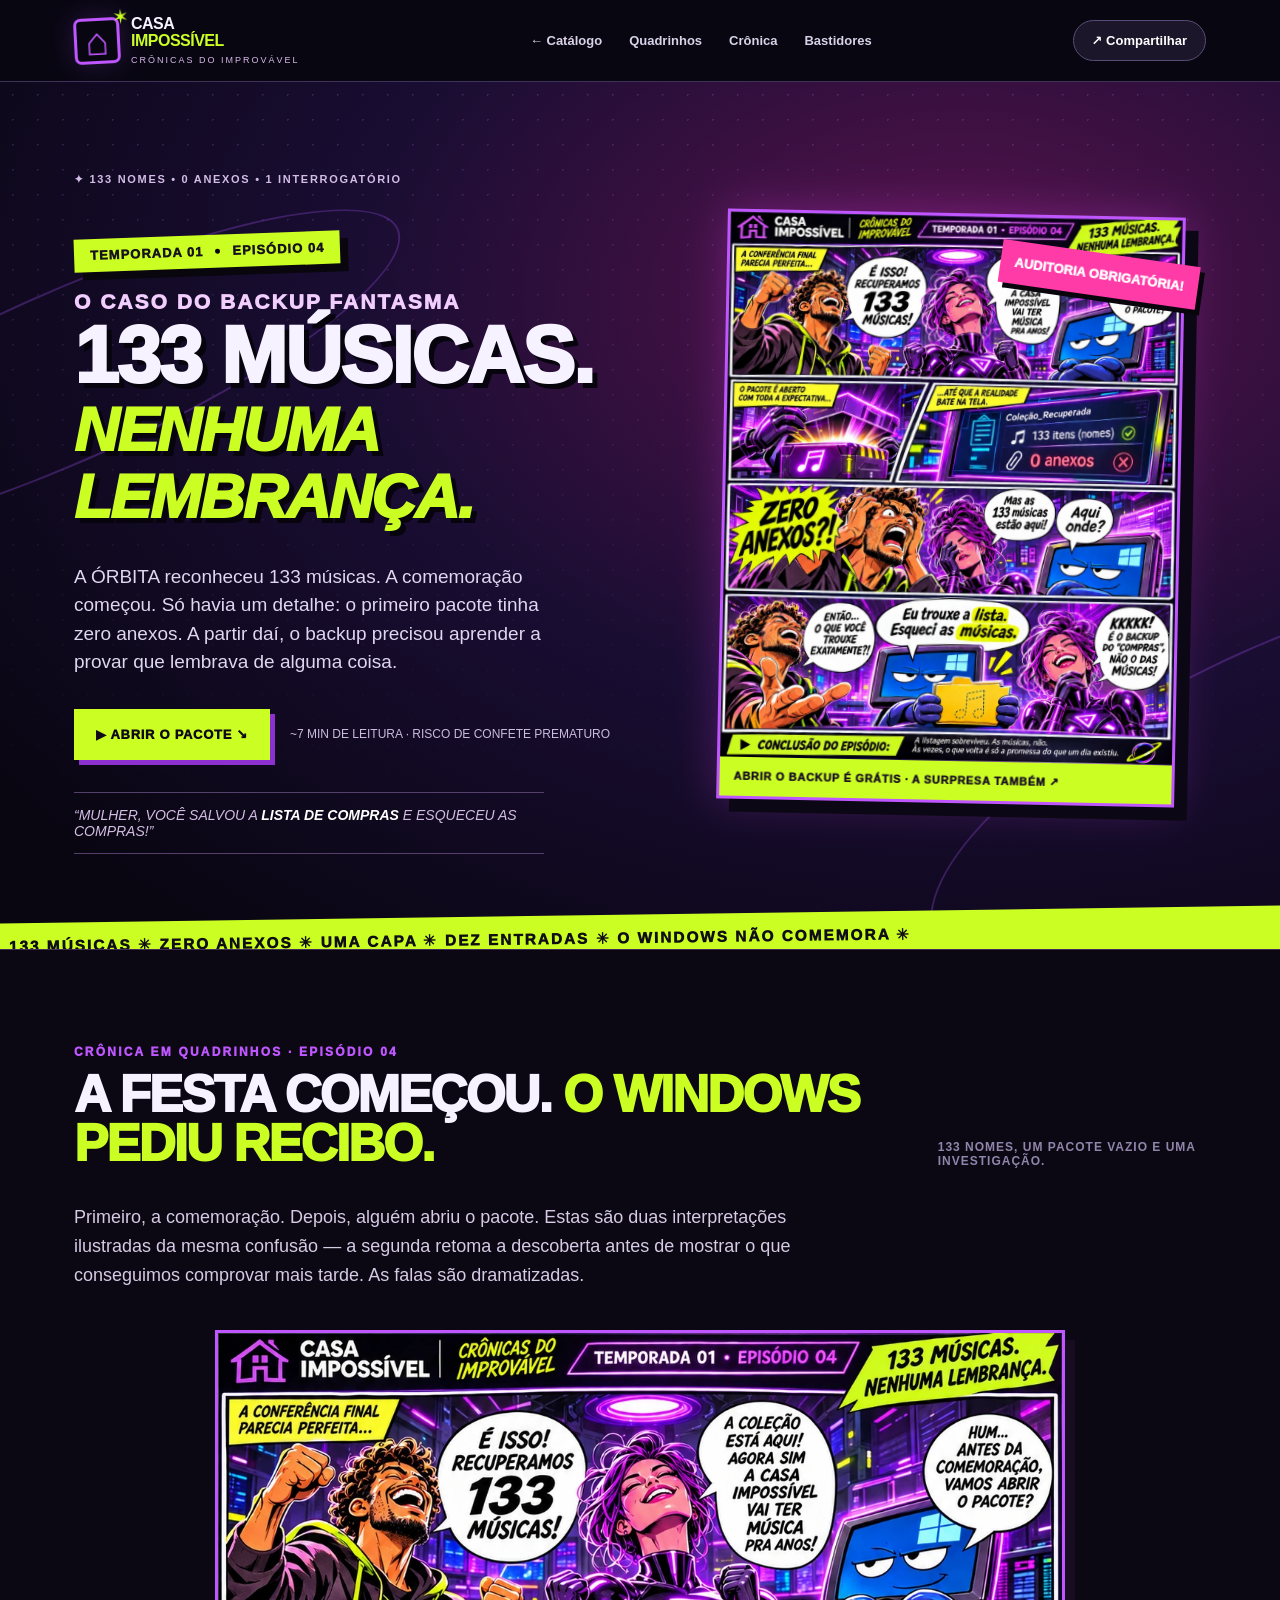
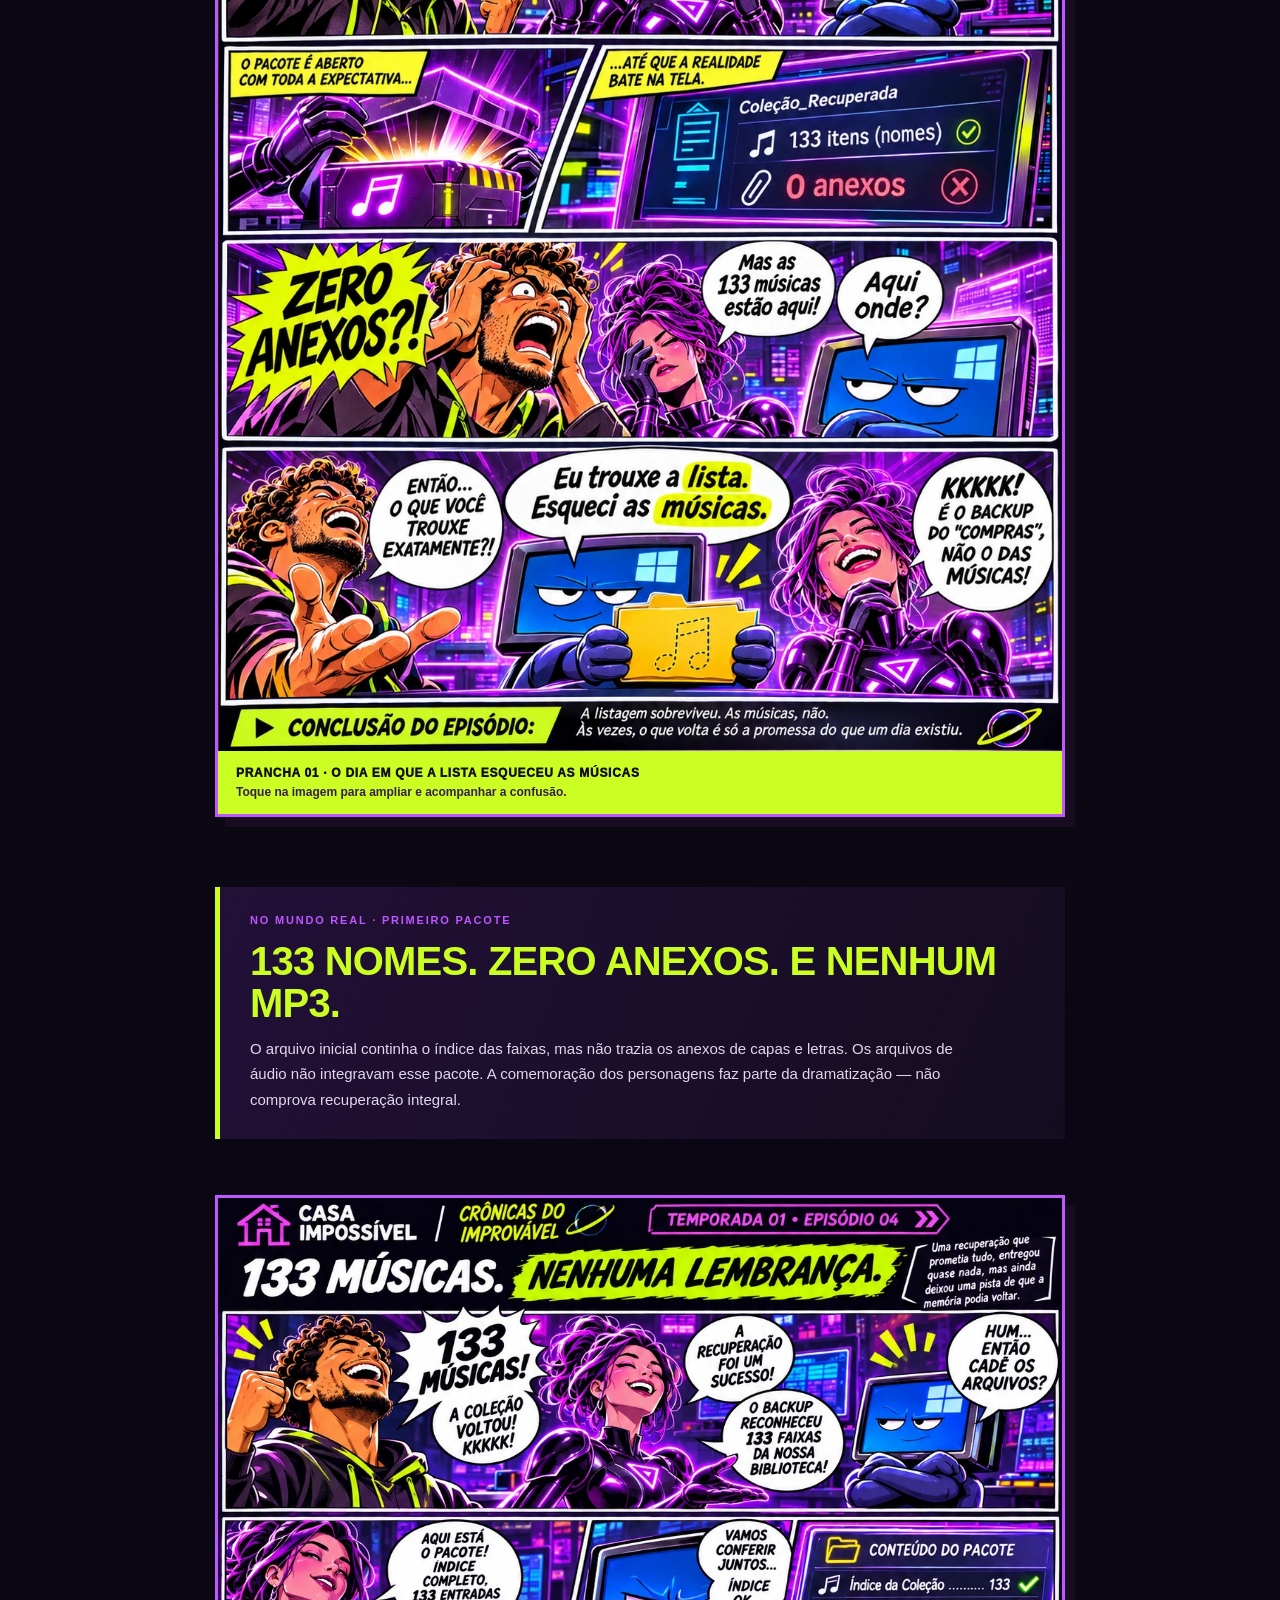
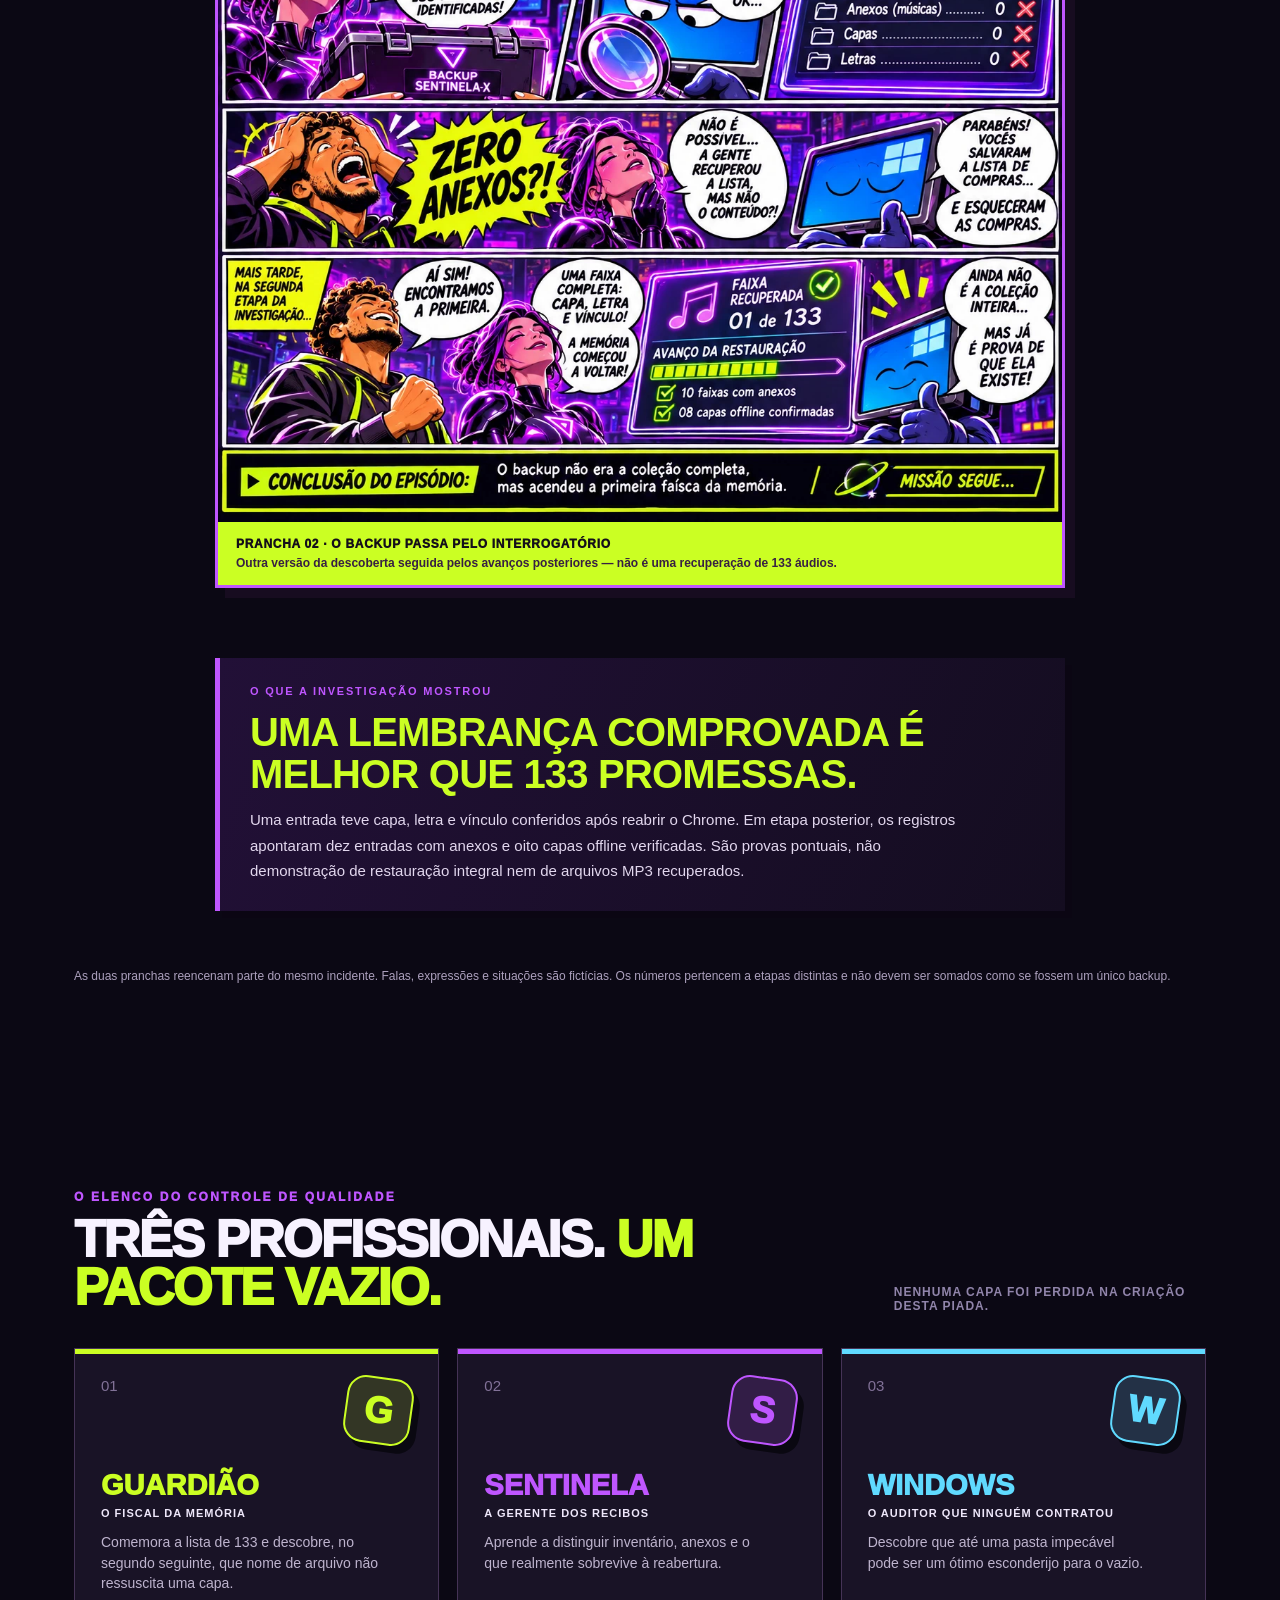
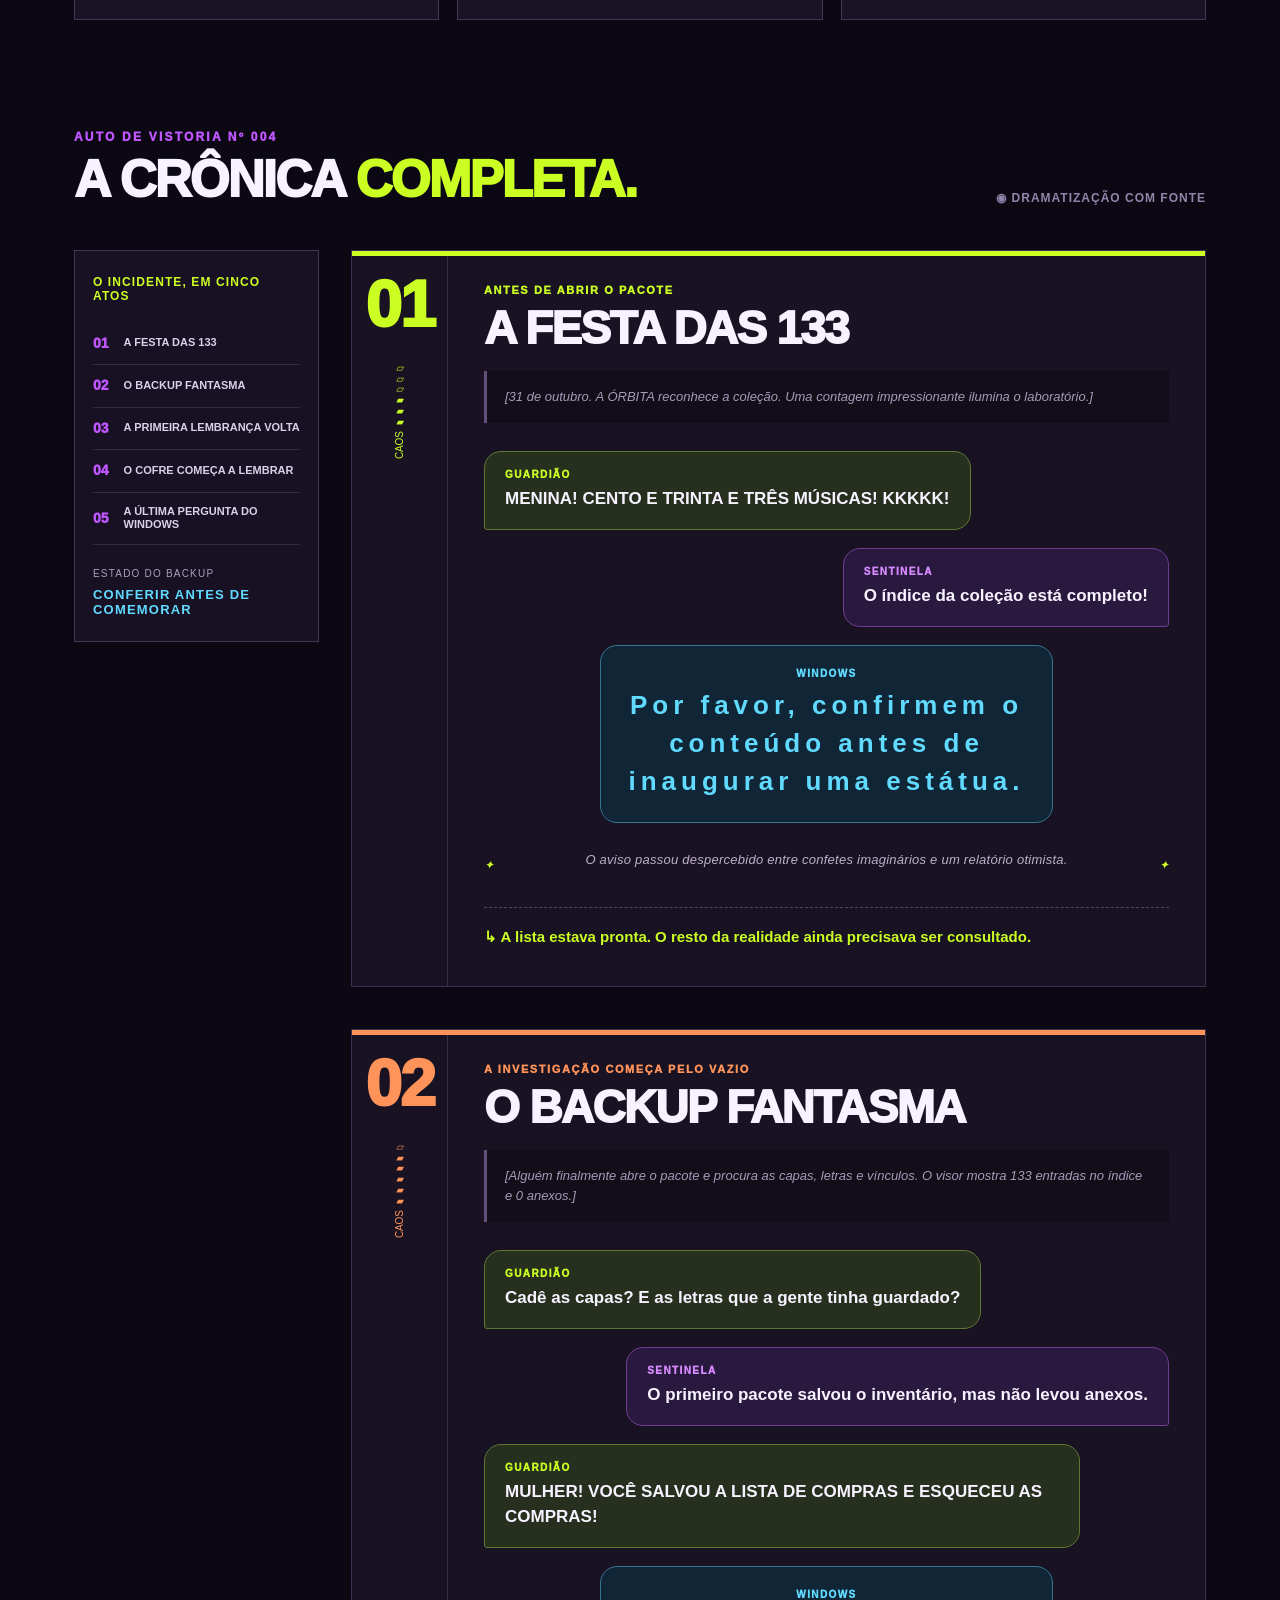
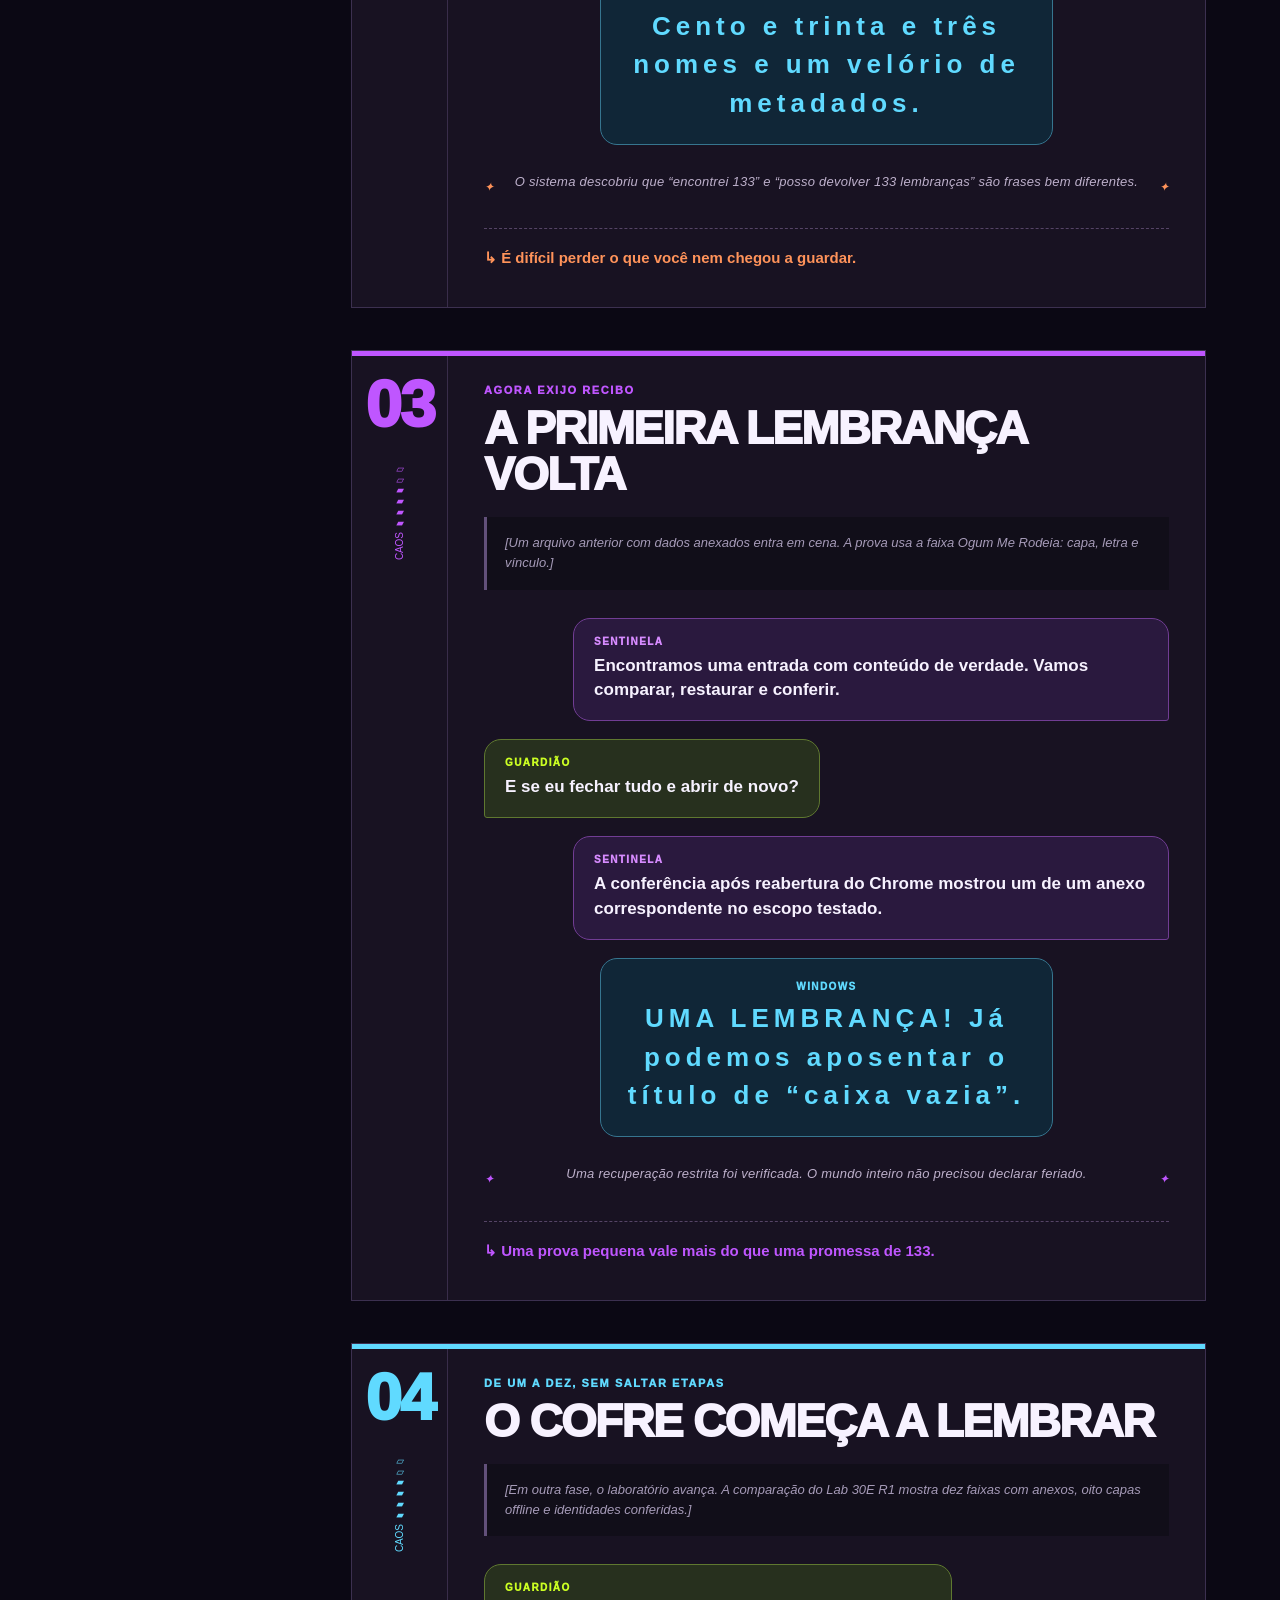
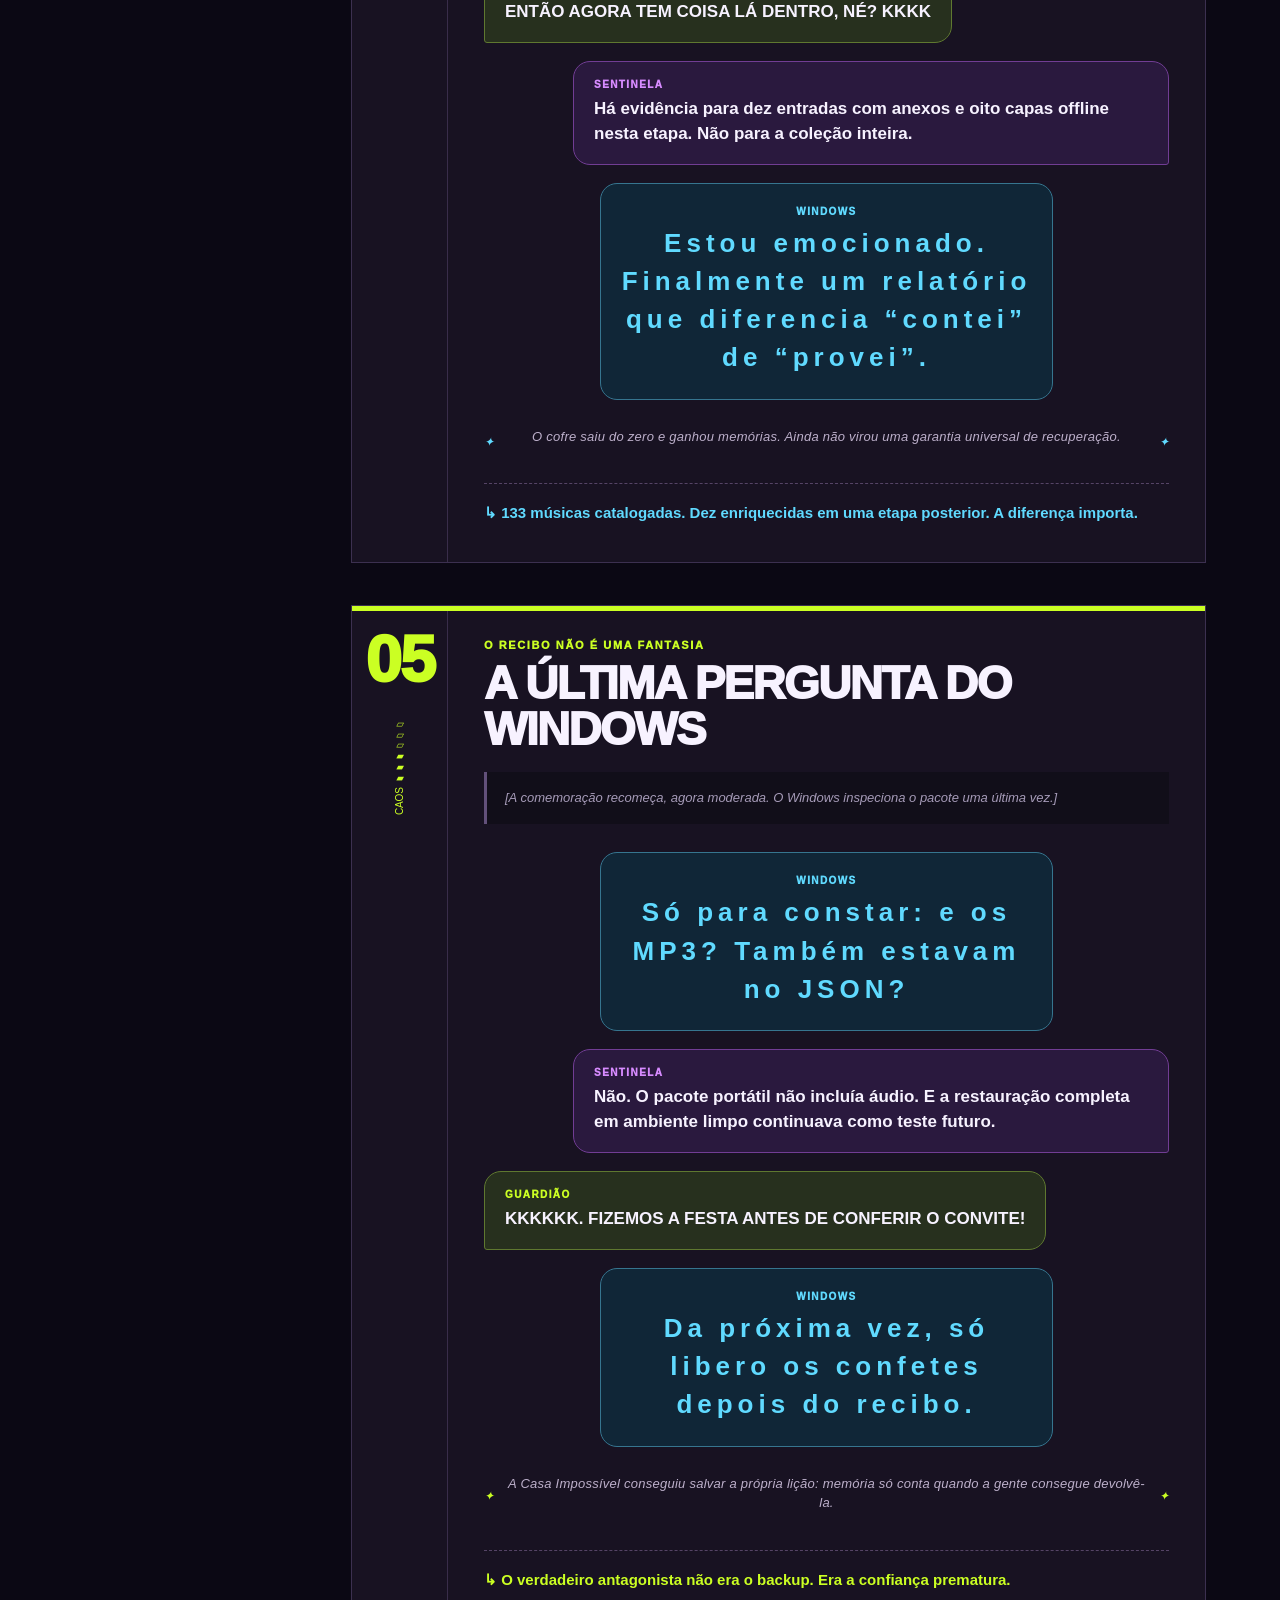
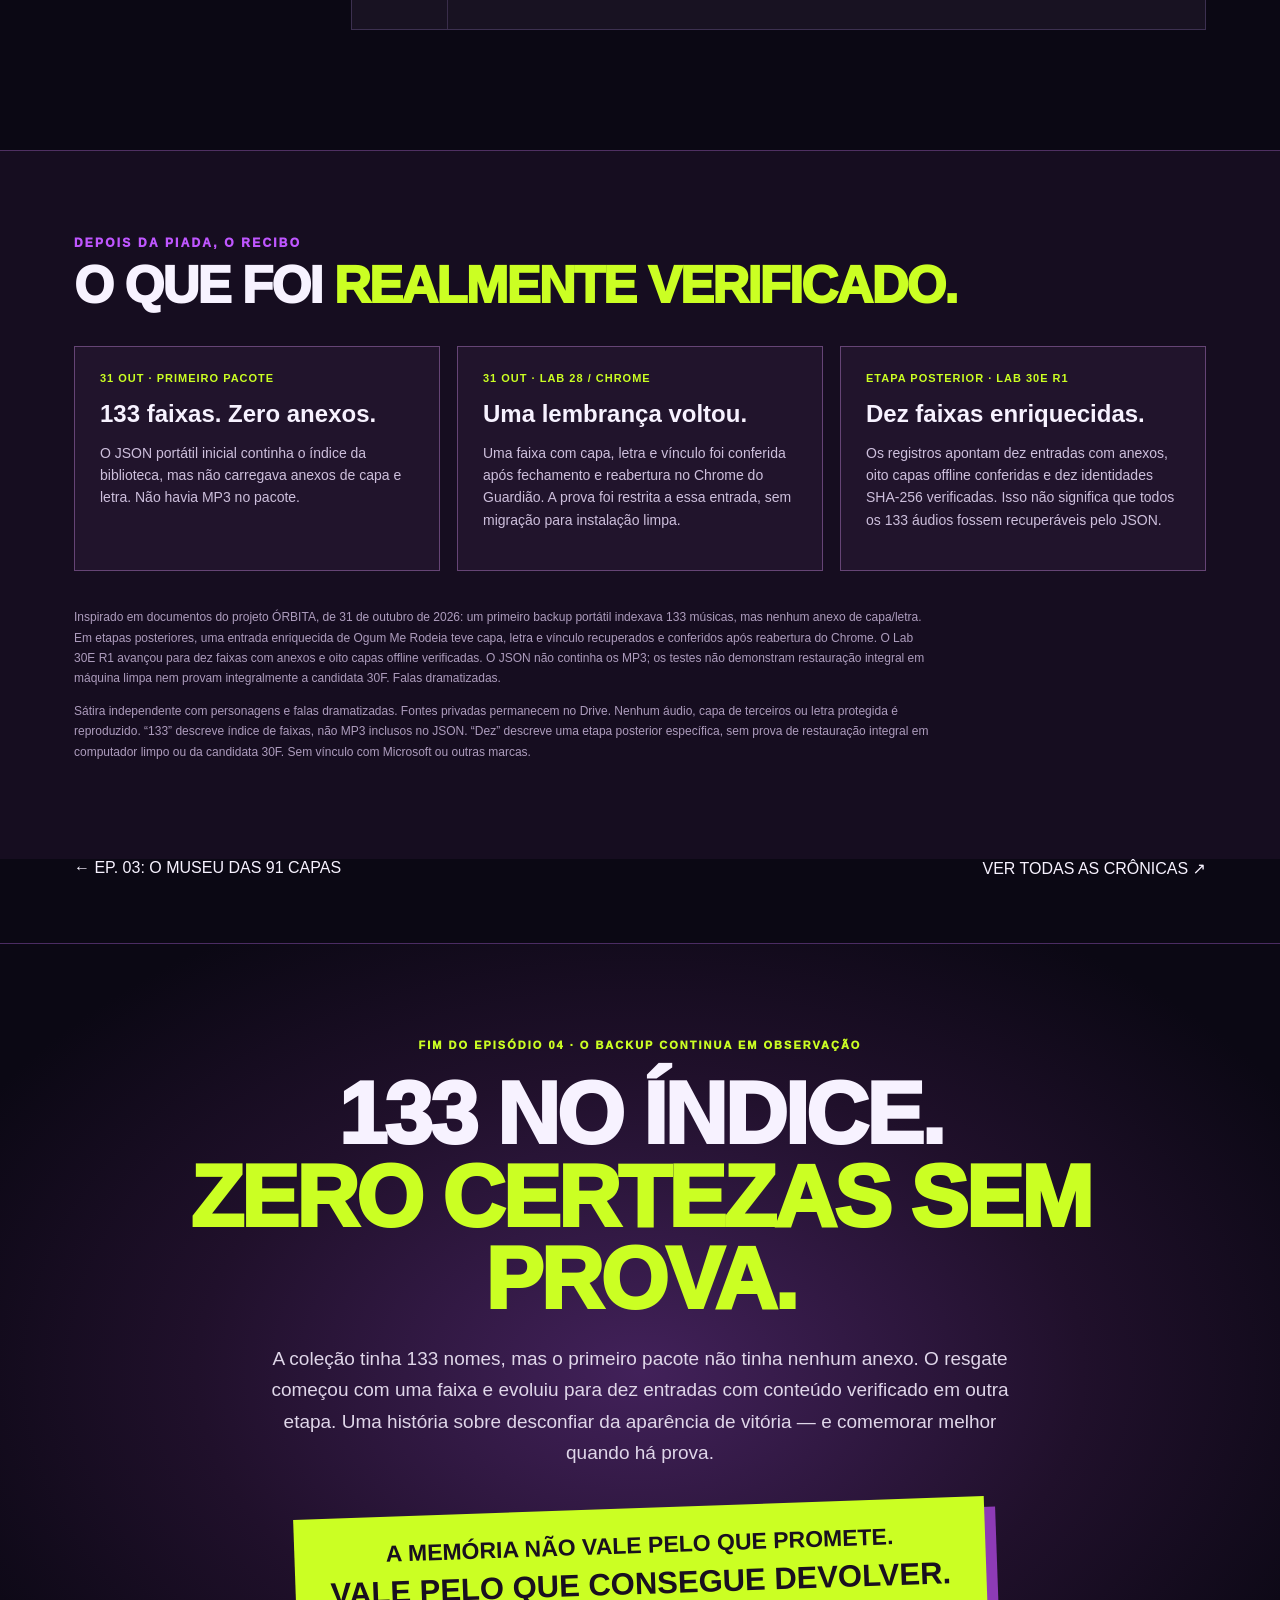
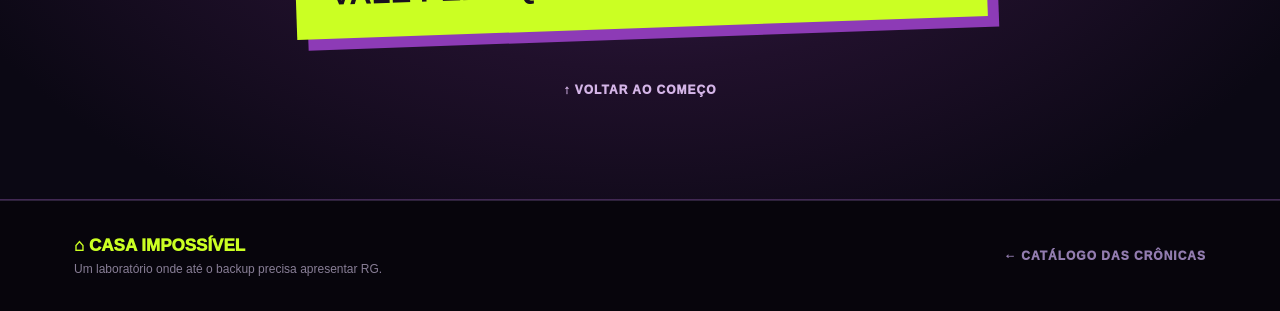
==== commit 5b5a6fc5: "feat(cronicas): reconta EP04 em duas pranchas e atualiza capa do catálogo" ====
--- a/episodios/133-musicas-nenhuma-lembranca/index.html
+++ b/episodios/133-musicas-nenhuma-lembranca/index.html
@@ -3,21 +3,24 @@
 <meta name="description" content="133 músicas catalogadas e zero anexos no primeiro backup: o episódio 04 das Crônicas do Improvável conta como a memória precisou passar por uma prova real."/>
 <meta property="og:type" content="article"/><meta property="og:title" content="Casa Impossível | 133 Músicas. Nenhuma Lembrança."/>
 <meta property="og:description" content="O primeiro pacote reconheceu 133 faixas. Mas trazia zero anexos. O backup fantasma finalmente encontrou um recibo."/>
-<meta property="og:image" content="https://santanacontatto-cyber.github.io/casa-impossivel-cronicas/assets/quadrinhos/133-capa.webp"/>
+<meta property="og:image" content="https://santanacontatto-cyber.github.io/casa-impossivel-cronicas/assets/quadrinhos/133-pagina-historia-v2.webp"/>
 <meta property="og:image:alt" content="Capa em quadrinhos neon: 133 músicas, nenhuma lembrança e um backup suspeito"/>
 <meta property="og:url" content="https://santanacontatto-cyber.github.io/casa-impossivel-cronicas/episodios/133-musicas-nenhuma-lembranca/"/>
-<meta name="twitter:card" content="summary_large_image"/><meta name="twitter:image" content="https://santanacontatto-cyber.github.io/casa-impossivel-cronicas/assets/quadrinhos/133-capa.webp"/>
+<meta name="twitter:card" content="summary_large_image"/><meta name="twitter:image" content="https://santanacontatto-cyber.github.io/casa-impossivel-cronicas/assets/quadrinhos/133-pagina-historia-v2.webp"/>
 <link rel="icon" href="../../assets/favicon.svg" type="image/svg+xml"/><link rel="stylesheet" href="../../style.css"/><link rel="stylesheet" href="../../episodio-04.css"/>
 <title>133 Músicas. Nenhuma Lembrança. — Casa Impossível</title></head><body>
 <a href="#quadrinhos" class="skip-link">Ir para os quadrinhos</a>
 <header class="site-header"><div class="header-inner"><a class="brand" href="../../index.html" aria-label="Voltar ao catálogo"><span class="brand-icon">⌂<span>✶</span></span><span class="brand-text"><b>CASA <em>IMPOSSÍVEL</em></b><small>CRÔNICAS DO IMPROVÁVEL</small></span></a><nav class="site-nav" aria-label="Navegação do episódio"><a href="../../index.html">← Catálogo</a><a href="#quadrinhos">Quadrinhos</a><a href="#episodio">Crônica</a><a href="#bastidores">Bastidores</a></nav><button id="shareBtn" class="share-button" type="button">↗ <span>Compartilhar</span></button></div></header>
 <main>
-<section class="hero hero-memoria" id="inicio"><div class="orbit orbit-a" aria-hidden="true"></div><div class="orbit orbit-b" aria-hidden="true"></div><div class="hero-inner"><div class="hero-copy"><p class="eyebrow">✦ 133 NOMES • 0 ANEXOS • 1 INTERROGATÓRIO</p><div class="season-stamp">TEMPORADA 01 <i></i> EPISÓDIO 04</div><div class="hero-overline">O CASO DO BACKUP FANTASMA</div><h1>133 MÚSICAS. <span>NENHUMA LEMBRANÇA.</span></h1><p id="heroDek" class="hero-dek"></p><div class="hero-actions"><a class="start-button" href="#quadrinhos">▶ ABRIR O PACOTE ↘</a><span class="runtime">~7 MIN DE LEITURA · RISCO DE CONFETE PREMATURO</span></div><div class="quote-ribbon">“MULHER, VOCÊ SALVOU A <strong>LISTA DE COMPRAS</strong> E ESQUECEU AS COMPRAS!”</div></div><div class="memory-cover"><a href="#quadrinhos" aria-label="Conhecer os quadrinhos"><img src="../../assets/quadrinhos/133-capa.webp" width="1200" height="1560" alt="Capa ilustrada do episódio 04: Guardião e Sentinela comemorando, Windows desconfiado e a comparação 133 faixas contra zero anexos" fetchpriority="high"/><span class="art-label">ABRIR O BACKUP É GRÁTIS · A SURPRESA TAMBÉM ↗</span></a><div class="memory-sticker">AUDITORIA OBRIGATÓRIA!</div></div></div><div class="hero-marquee"><div>✳ 133 MÚSICAS ✳ ZERO ANEXOS ✳ UMA CAPA ✳ DEZ ENTRADAS ✳ O WINDOWS NÃO COMEMORA ✳</div></div></section>
-<section id="quadrinhos" class="section-wrap memory-comic"><div class="section-heading"><div><div class="section-kicker">CRÔNICA ILUSTRADA · EPISÓDIO 04</div><h2>A FESTA COMEÇOU. <span>A PROVA CHEGOU DEPOIS.</span></h2></div><div class="tiny-note">O WINDOWS EXIGE RECIBO PARA LIBERAR CONFETE.</div></div><p class="memory-intro">Duas pranchas, dois atos: primeiro o pacote que parecia perfeito e depois as lembranças que efetivamente voltaram. Cada balão é uma reconstituição de humor, não uma fala histórica.</p>
-<figure class="memory-page"><a href="../../assets/quadrinhos/133-pagina-01.webp" target="_blank" rel="noopener noreferrer"><img src="../../assets/quadrinhos/133-pagina-01.webp" loading="lazy" width="1200" height="1840" alt="Prancha um: o sistema anuncia 133 músicas, mas o primeiro backup contém zero anexos; Guardião e Windows protestam"/><figcaption>PRANCHA 01 · A FESTA DO BACKUP FANTASMA <small>Toque para ampliar os balões.</small></figcaption></a></figure>
-<div class="memory-mobile-crops" aria-label="Quadros ampliados em sequência para celular"><figure><img loading="lazy" src="../../assets/quadrinhos/133-quadro-01.webp" alt="A comemoração das 133 faixas"/><figcaption>QUADRO 01 / A COMEMORAÇÃO DAS 133 FAIXAS</figcaption></figure><figure><img loading="lazy" src="../../assets/quadrinhos/133-quadro-02.webp" alt="A descoberta de zero anexos"/><figcaption>QUADRO 02 / A DESCOBERTA DE ZERO ANEXOS</figcaption></figure><figure><img loading="lazy" src="../../assets/quadrinhos/133-quadro-03.webp" alt="A pergunta do Guardião"/><figcaption>QUADRO 03 / A PERGUNTA DO GUARDIÃO</figcaption></figure><figure><img loading="lazy" src="../../assets/quadrinhos/133-quadro-04.webp" alt="A resposta do Windows"/><figcaption>QUADRO 04 / A RESPOSTA DO WINDOWS</figcaption></figure><figure><img loading="lazy" src="../../assets/quadrinhos/133-quadro-05.webp" alt="A primeira faixa conferida"/><figcaption>QUADRO 05 / A PRIMEIRA FAIXA CONFERIDA</figcaption></figure><figure><img loading="lazy" src="../../assets/quadrinhos/133-quadro-06.webp" alt="Dez faixas e oito capas offline"/><figcaption>QUADRO 06 / DEZ FAIXAS E OITO CAPAS OFFLINE</figcaption></figure><figure><img loading="lazy" src="../../assets/quadrinhos/133-quadro-07.webp" alt="O Windows confere o recibo"/><figcaption>QUADRO 07 / O WINDOWS CONFERE O RECIBO</figcaption></figure></div>
-<figure class="memory-page"><a href="../../assets/quadrinhos/133-pagina-02.webp" target="_blank" rel="noopener noreferrer"><img src="../../assets/quadrinhos/133-pagina-02.webp" loading="lazy" width="1200" height="1840" alt="Prancha dois: uma faixa com capa letra e vínculo confirmados, seguida por dez faixas com anexos e oito capas offline"/><figcaption>PRANCHA 02 · UMA LEMBRANÇA É MELHOR QUE 133 PROMESSAS <small>As quantidades posteriores são de testes específicos, não da primeira exportação.</small></figcaption></a></figure>
-<p class="comic-footnote">As falas são dramatizadas e as imagens são arte original. Os pacotes descritos não continham os arquivos MP3. Um inventário não equivale à recuperação integral de dados.</p></section>
+<section class="hero hero-memoria" id="inicio"><div class="orbit orbit-a" aria-hidden="true"></div><div class="orbit orbit-b" aria-hidden="true"></div><div class="hero-inner"><div class="hero-copy"><p class="eyebrow">✦ 133 NOMES • 0 ANEXOS • 1 INTERROGATÓRIO</p><div class="season-stamp">TEMPORADA 01 <i></i> EPISÓDIO 04</div><div class="hero-overline">O CASO DO BACKUP FANTASMA</div><h1>133 MÚSICAS. <span>NENHUMA LEMBRANÇA.</span></h1><p id="heroDek" class="hero-dek"></p><div class="hero-actions"><a class="start-button" href="#quadrinhos">▶ ABRIR O PACOTE ↘</a><span class="runtime">~7 MIN DE LEITURA · RISCO DE CONFETE PREMATURO</span></div><div class="quote-ribbon">“MULHER, VOCÊ SALVOU A <strong>LISTA DE COMPRAS</strong> E ESQUECEU AS COMPRAS!”</div></div><div class="memory-cover"><a href="#quadrinhos" aria-label="Conhecer os quadrinhos"><img src="../../assets/quadrinhos/133-pagina-historia-v2.webp" width="1142" height="1378" alt="Capa ilustrada do episódio 04: Guardião e Sentinela comemorando, Windows desconfiado e a comparação 133 faixas contra zero anexos" fetchpriority="high"/><span class="art-label">ABRIR O BACKUP É GRÁTIS · A SURPRESA TAMBÉM ↗</span></a><div class="memory-sticker">AUDITORIA OBRIGATÓRIA!</div></div></div><div class="hero-marquee"><div>✳ 133 MÚSICAS ✳ ZERO ANEXOS ✳ UMA CAPA ✳ DEZ ENTRADAS ✳ O WINDOWS NÃO COMEMORA ✳</div></div></section>
+<section id="quadrinhos" class="section-wrap memory-comic">
+<div class="section-heading"><div><div class="section-kicker">CRÔNICA EM QUADRINHOS · EPISÓDIO 04</div><h2>A FESTA COMEÇOU. <span>O WINDOWS PEDIU RECIBO.</span></h2></div><div class="tiny-note">133 NOMES, UM PACOTE VAZIO E UMA INVESTIGAÇÃO.</div></div>
+<p class="memory-intro">Primeiro, a comemoração. Depois, alguém abriu o pacote. Estas são duas interpretações ilustradas da mesma confusão — a segunda retoma a descoberta antes de mostrar o que conseguimos comprovar mais tarde. As falas são dramatizadas.</p>
+<figure class="memory-page"><a href="../../assets/quadrinhos/133-pagina-historia-v2.webp" target="_blank" rel="noopener noreferrer"><img src="../../assets/quadrinhos/133-pagina-historia-v2.webp" loading="lazy" width="1142" height="1378" alt="Guardiāo e Sentinela comemoram o índice de 133 músicas; o Windows abre o pacote e descobre zero anexos; a história termina com a piada da lista de compras."/><figcaption>PRANCHA 01 · O DIA EM QUE A LISTA ESQUECEU AS MÚSICAS <small>Toque na imagem para ampliar e acompanhar a confusão.</small></figcaption></a></figure>
+<div class="memory-interlude"><span>NO MUNDO REAL · PRIMEIRO PACOTE</span><h3>133 NOMES. ZERO ANEXOS. E NENHUM MP3.</h3><p>O arquivo inicial continha o índice das faixas, mas não trazia os anexos de capas e letras. Os arquivos de áudio não integravam esse pacote. A comemoração dos personagens faz parte da dramatização — não comprova recuperação integral.</p></div>
+<figure class="memory-page"><a href="../../assets/quadrinhos/133-pagina-investigacao-v2.webp" target="_blank" rel="noopener noreferrer"><img src="../../assets/quadrinhos/133-pagina-investigacao-v2.webp" loading="lazy" width="1199" height="1312" alt="Outra interpretação da descoberta: os personagens recontam a conferência do pacote; na investigação posterior houve uma entrada com capa e letra conferidas, e mais tarde dez entradas enriquecidas e oito capas offline."/><figcaption>PRANCHA 02 · O BACKUP PASSA PELO INTERROGATÓRIO <small>Outra versão da descoberta seguida pelos avanços posteriores — não é uma recuperação de 133 áudios.</small></figcaption></a></figure>
+<div class="memory-interlude memory-interlude-end"><span>O QUE A INVESTIGAÇÃO MOSTROU</span><h3>UMA LEMBRANÇA COMPROVADA É MELHOR QUE 133 PROMESSAS.</h3><p>Uma entrada teve capa, letra e vínculo conferidos após reabrir o Chrome. Em etapa posterior, os registros apontaram dez entradas com anexos e oito capas offline verificadas. São provas pontuais, não demonstração de restauração integral nem de arquivos MP3 recuperados.</p></div>
+<p class="comic-footnote">As duas pranchas reencenam parte do mesmo incidente. Falas, expressões e situações são fictícias. Os números pertencem a etapas distintas e não devem ser somados como se fossem um único backup.</p></section>
 <section class="cast-section section-wrap" id="elenco"><div class="section-heading"><div><div class="section-kicker">O ELENCO DO CONTROLE DE QUALIDADE</div><h2>TRÊS PROFISSIONAIS. <span>UM PACOTE VAZIO.</span></h2></div><div class="tiny-note">NENHUMA CAPA FOI PERDIDA NA CRIAÇÃO DESTA PIADA.</div></div><div id="castGrid" class="cast-grid"></div></section>
 <section class="story-section section-wrap" id="episodio"><div class="section-heading story-heading"><div><div class="section-kicker">AUTO DE VISTORIA Nº 004</div><h2>A CRÔNICA <span>COMPLETA.</span></h2></div><div class="read-label">◉ DRAMATIZAÇÃO COM FONTE</div></div><div class="story-layout"><aside class="story-side"><div class="chapter-index"><div class="chapter-title">O INCIDENTE, EM CINCO ATOS</div><div id="sceneNav"></div><div class="side-bottom"><span>ESTADO DO BACKUP</span><b>CONFERIR ANTES DE COMEMORAR</b></div></div></aside><div id="scenes" class="scenes"></div></div></section>
 <section class="memory-evidence" id="bastidores"><div class="section-wrap"><div class="section-heading"><div><div class="section-kicker">DEPOIS DA PIADA, O RECIBO</div><h2>O QUE FOI <span>REALMENTE VERIFICADO.</span></h2></div></div><div class="memory-proof-grid"><article class="memory-proof"><b>31 OUT · PRIMEIRO PACOTE</b><h3>133 faixas. Zero anexos.</h3><p>O JSON portátil inicial continha o índice da biblioteca, mas não carregava anexos de capa e letra. Não havia MP3 no pacote.</p></article><article class="memory-proof"><b>31 OUT · LAB 28 / CHROME</b><h3>Uma lembrança voltou.</h3><p>Uma faixa com capa, letra e vínculo foi conferida após fechamento e reabertura no Chrome do Guardião. A prova foi restrita a essa entrada, sem migração para instalação limpa.</p></article><article class="memory-proof"><b>ETAPA POSTERIOR · LAB 30E R1</b><h3>Dez faixas enriquecidas.</h3><p>Os registros apontam dez entradas com anexos, oito capas offline conferidas e dez identidades SHA-256 verificadas. Isso não significa que todos os 133 áudios fossem recuperáveis pelo JSON.</p></article></div><p class="memory-source" id="factText"></p><p class="memory-source" id="legalText"></p></div></section>
--- a/episodio-04.css
+++ b/episodio-04.css
@@ -31,3 +31,11 @@
 @media(max-width:360px){.hero-memoria h1{font-size:43px;letter-spacing:-1px}.memory-cover{width:100%;margin:0}.memory-sticker{right:0;max-width:115px}.hero-memoria .hero-inner{min-width:0}}
 @media(max-width:720px){#episodio .speech{max-width:100%}#episodio .speech-text{overflow-wrap:anywhere;word-break:break-word}}
 @media(prefers-reduced-motion:reduce){.memory-cover{transform:none}}
+
+/* EP04 v2: leitura contínua dos quadrinhos, sem recortes antigos no mobile. */
+.memory-interlude{max-width:850px;margin:12px auto 56px;padding:27px 30px;background:linear-gradient(115deg,#221037,#140d20);border-left:5px solid var(--lime);box-shadow:7px 7px 0 #0b0613}
+.memory-interlude span{display:block;font-size:11px;font-weight:900;letter-spacing:1.8px;color:var(--purple)}
+.memory-interlude h3{font-size:clamp(25px,4.2vw,40px);line-height:1.05;letter-spacing:-.8px;margin:14px 0 12px;color:var(--lime);font-family:'Roboto Condensed','Arial Black',Impact,sans-serif}
+.memory-interlude p{font-size:15px;line-height:1.7;color:#e2d7ee;max-width:730px;margin:0}
+.memory-interlude-end{border-left-color:var(--purple)}
+@media(max-width:720px){.memory-interlude{padding:20px 17px;margin:12px auto 35px}.memory-interlude p{font-size:14px}.memory-page{max-width:100%;margin:25px auto 34px}.memory-page img{width:100%;height:auto}.memory-mobile-crops{display:none}}
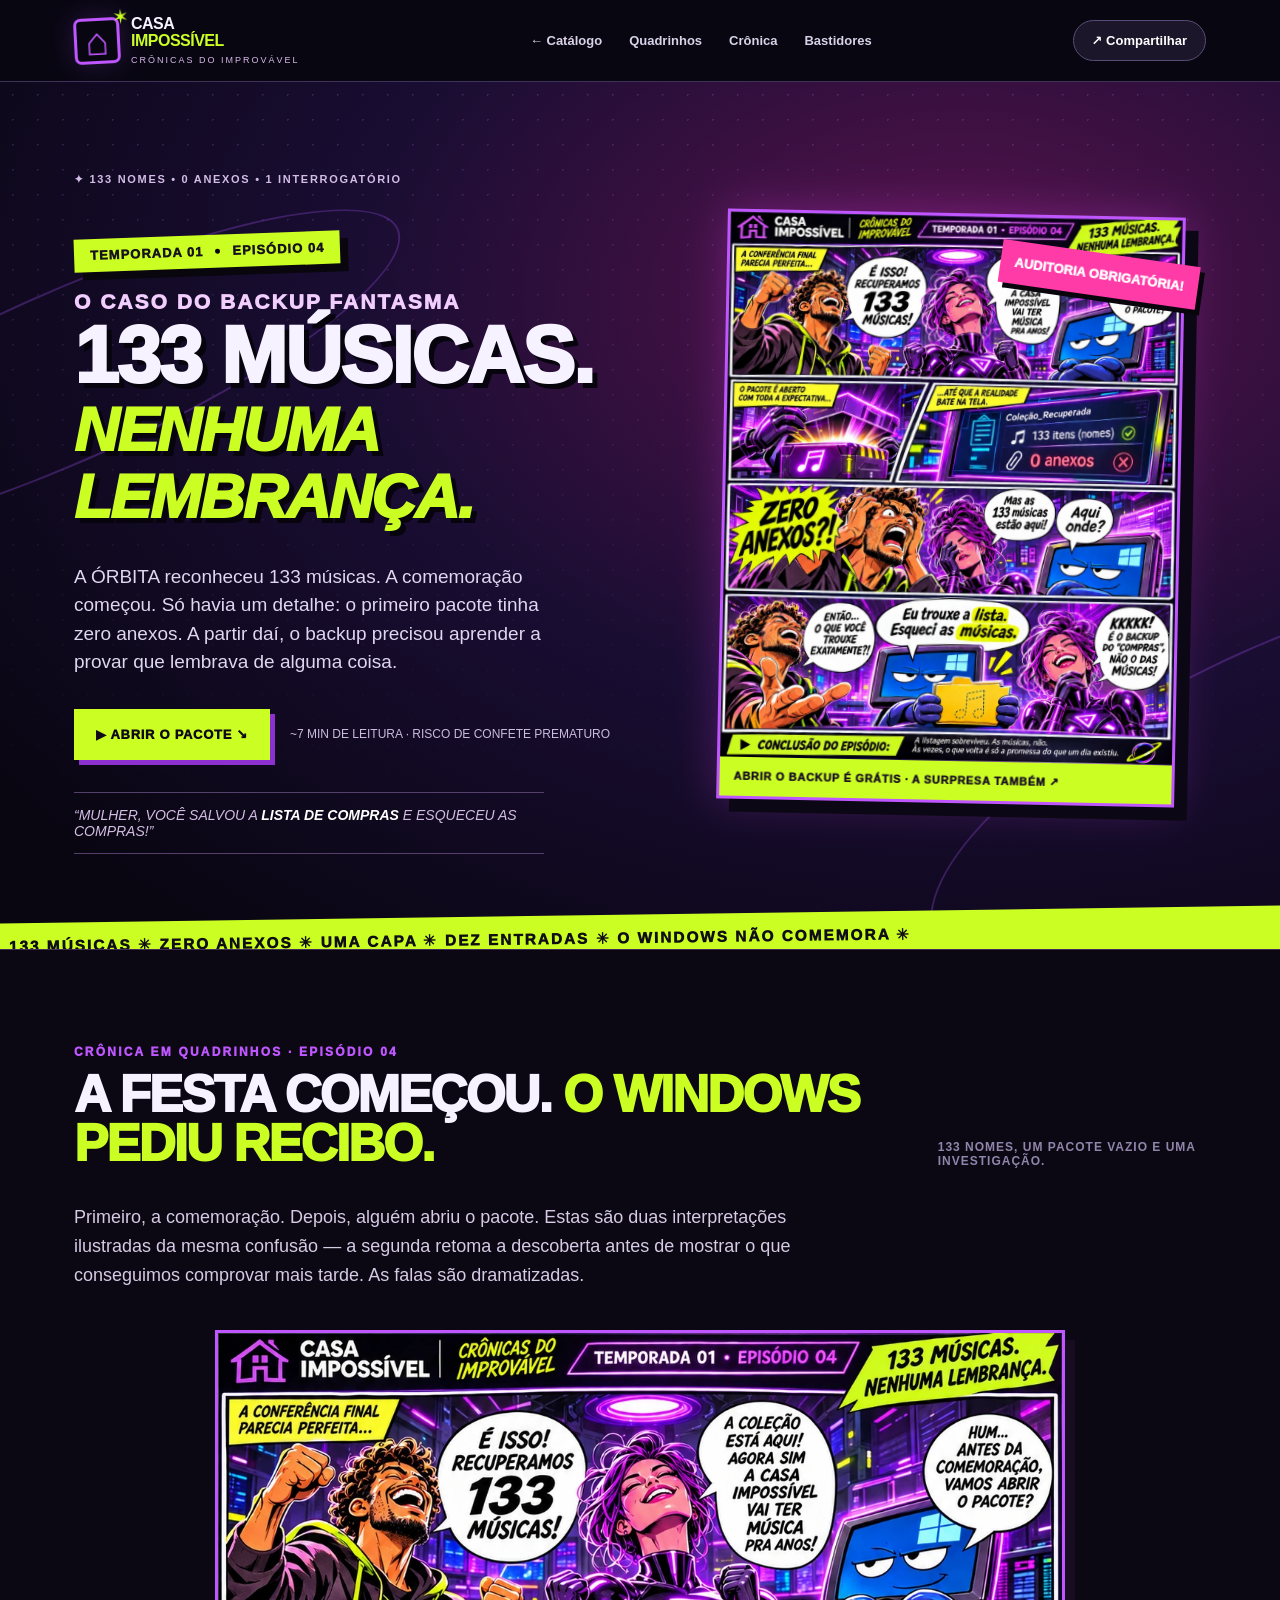
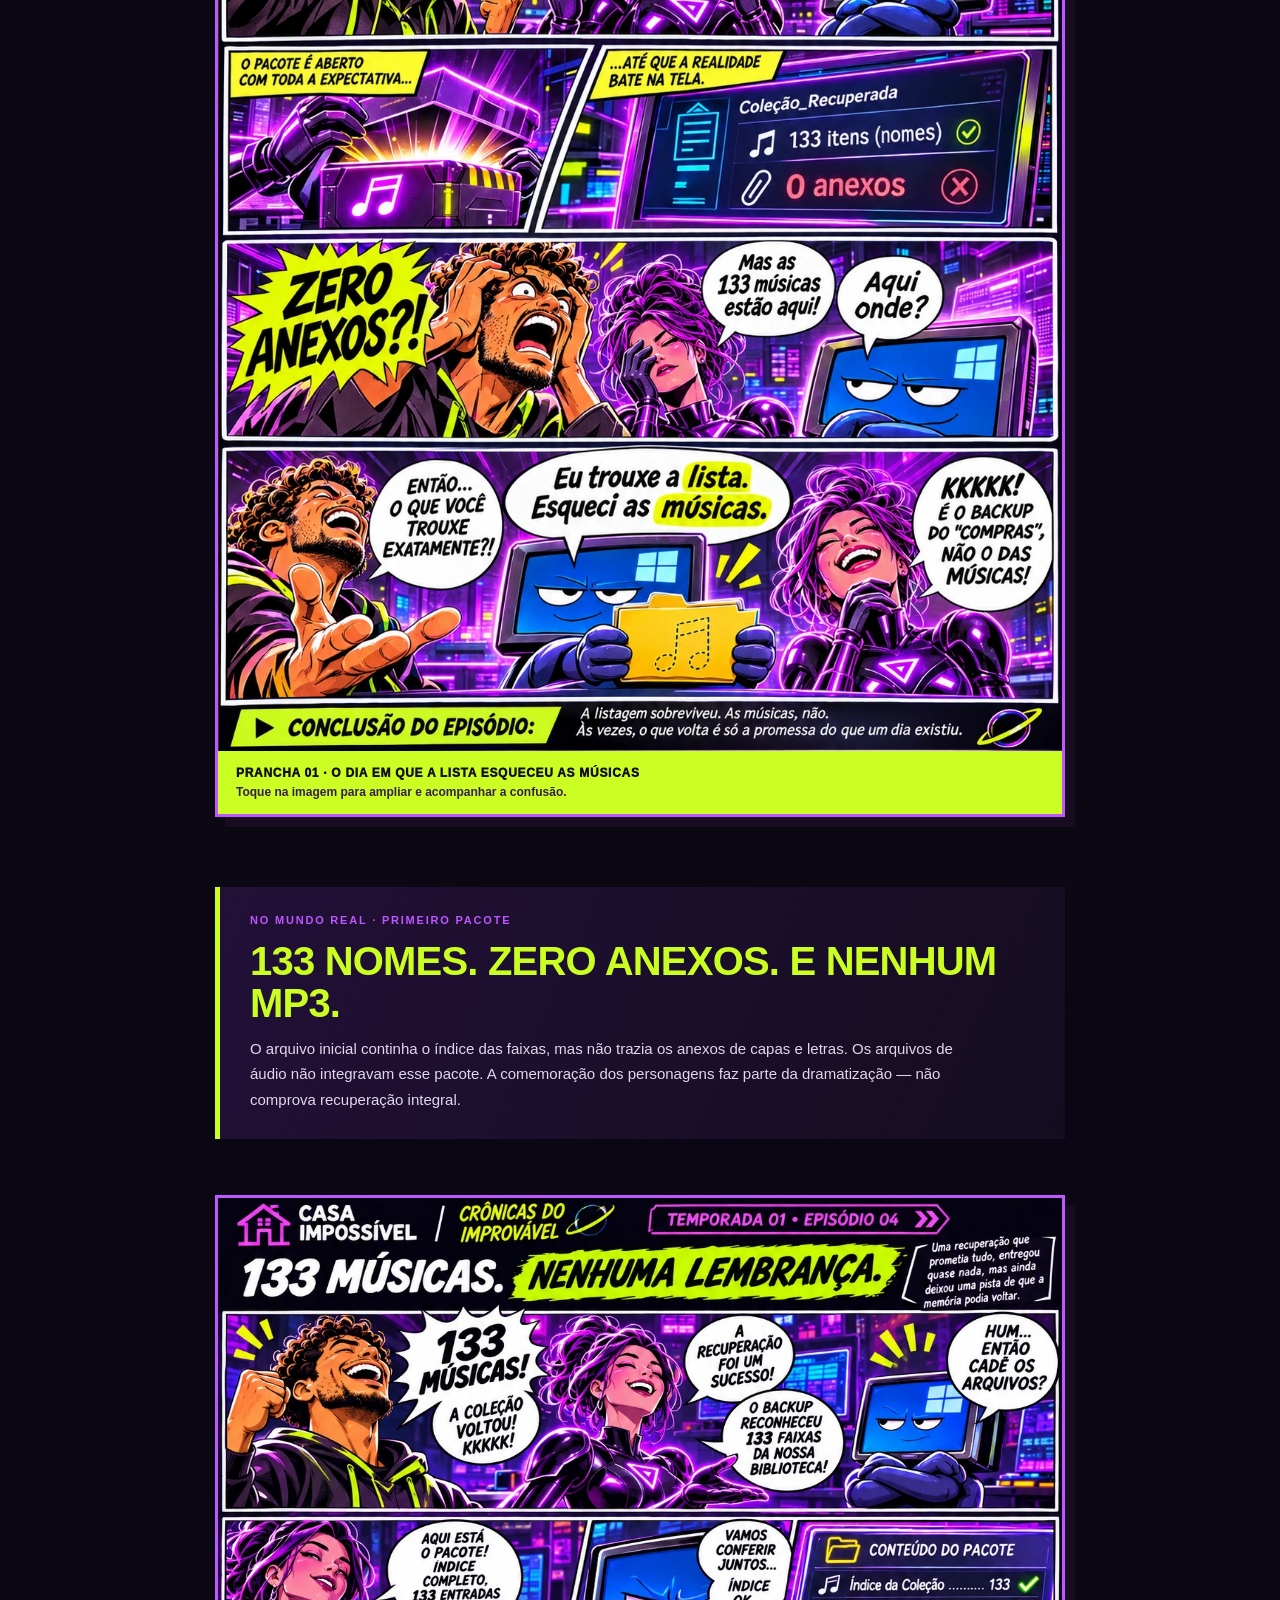
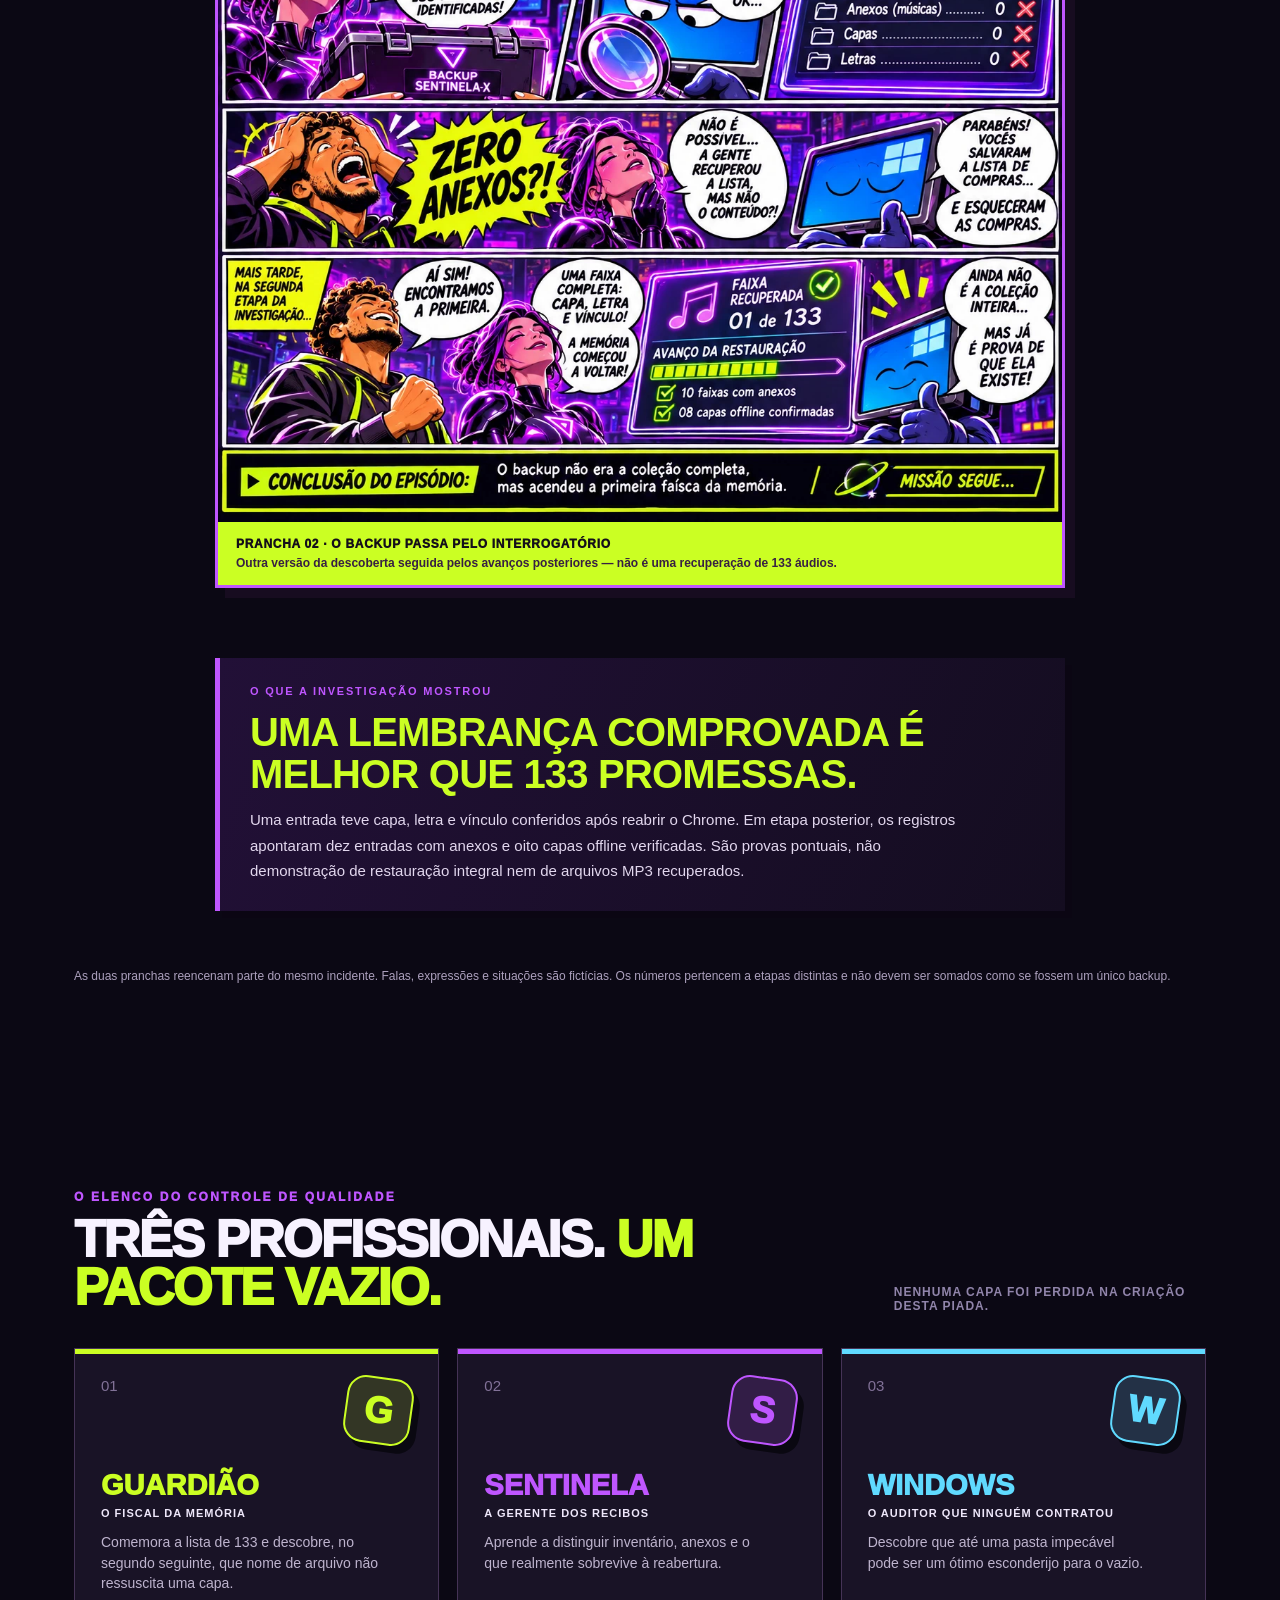
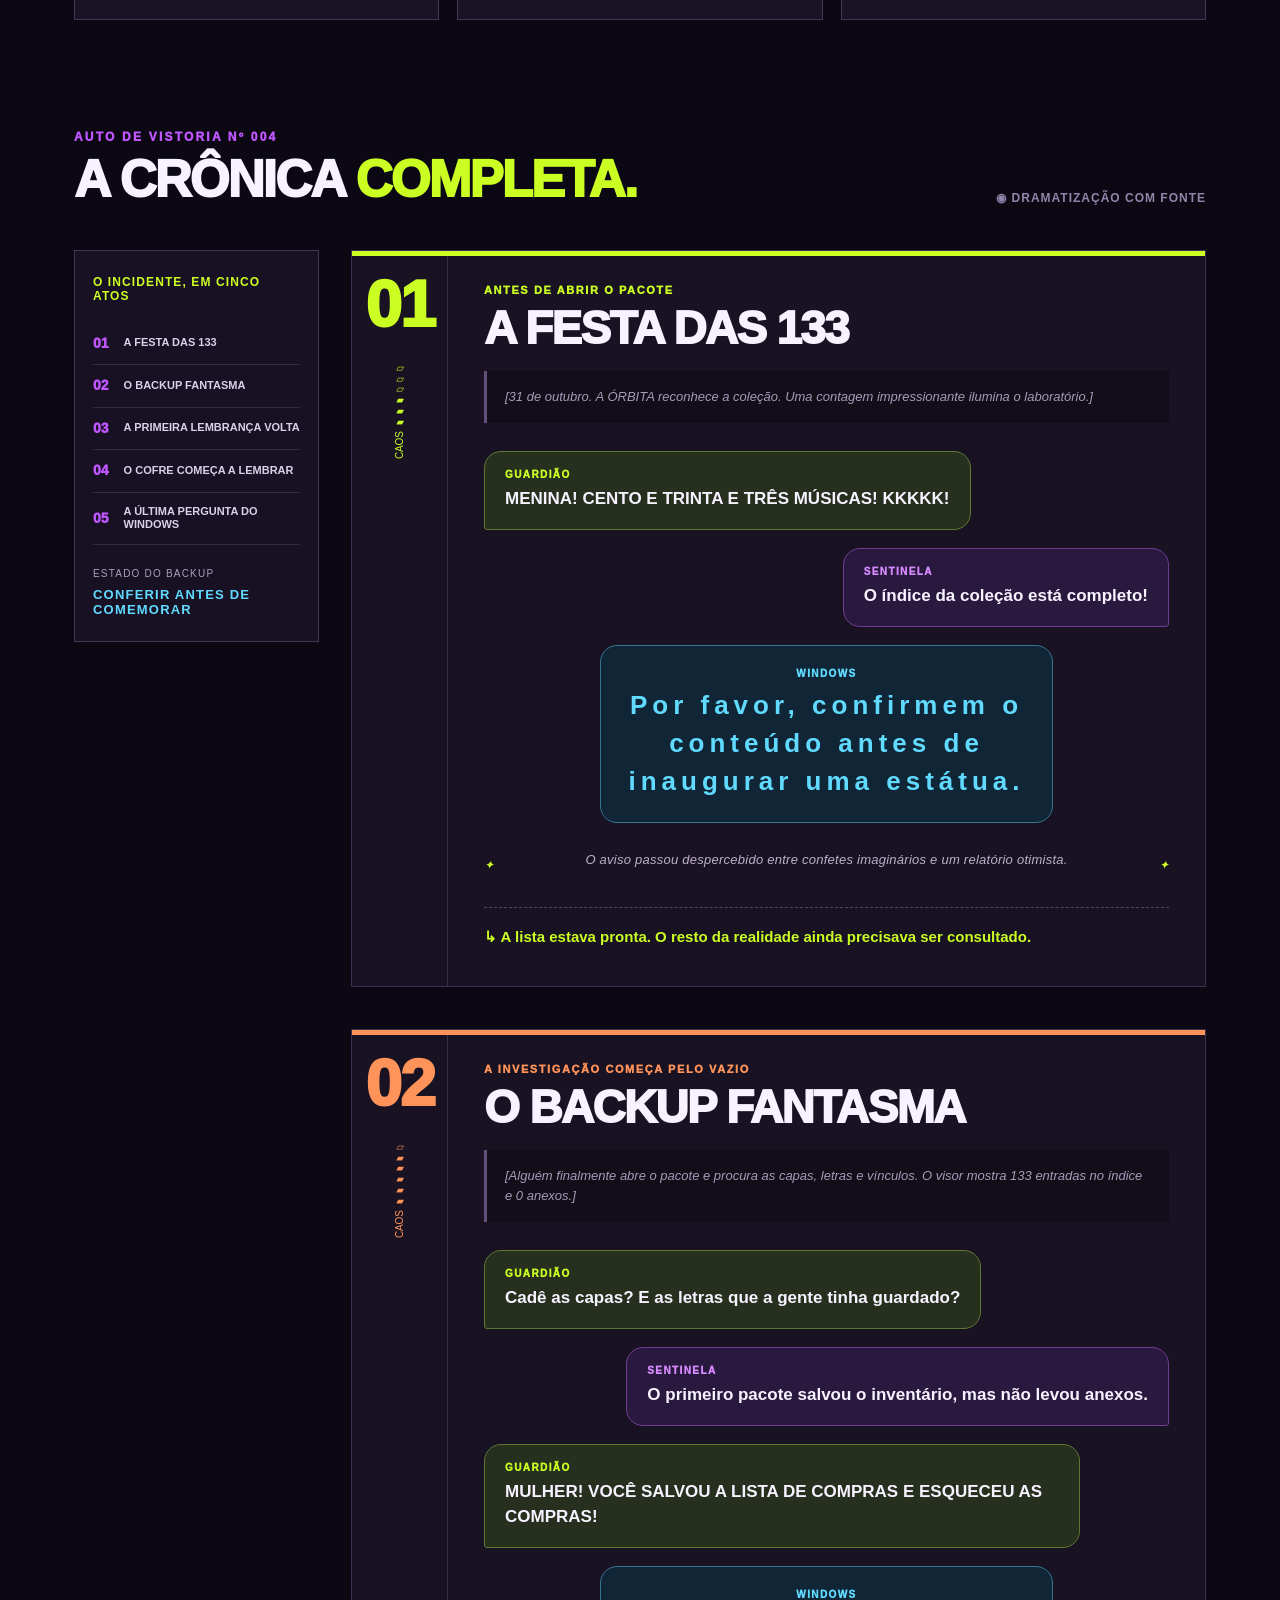
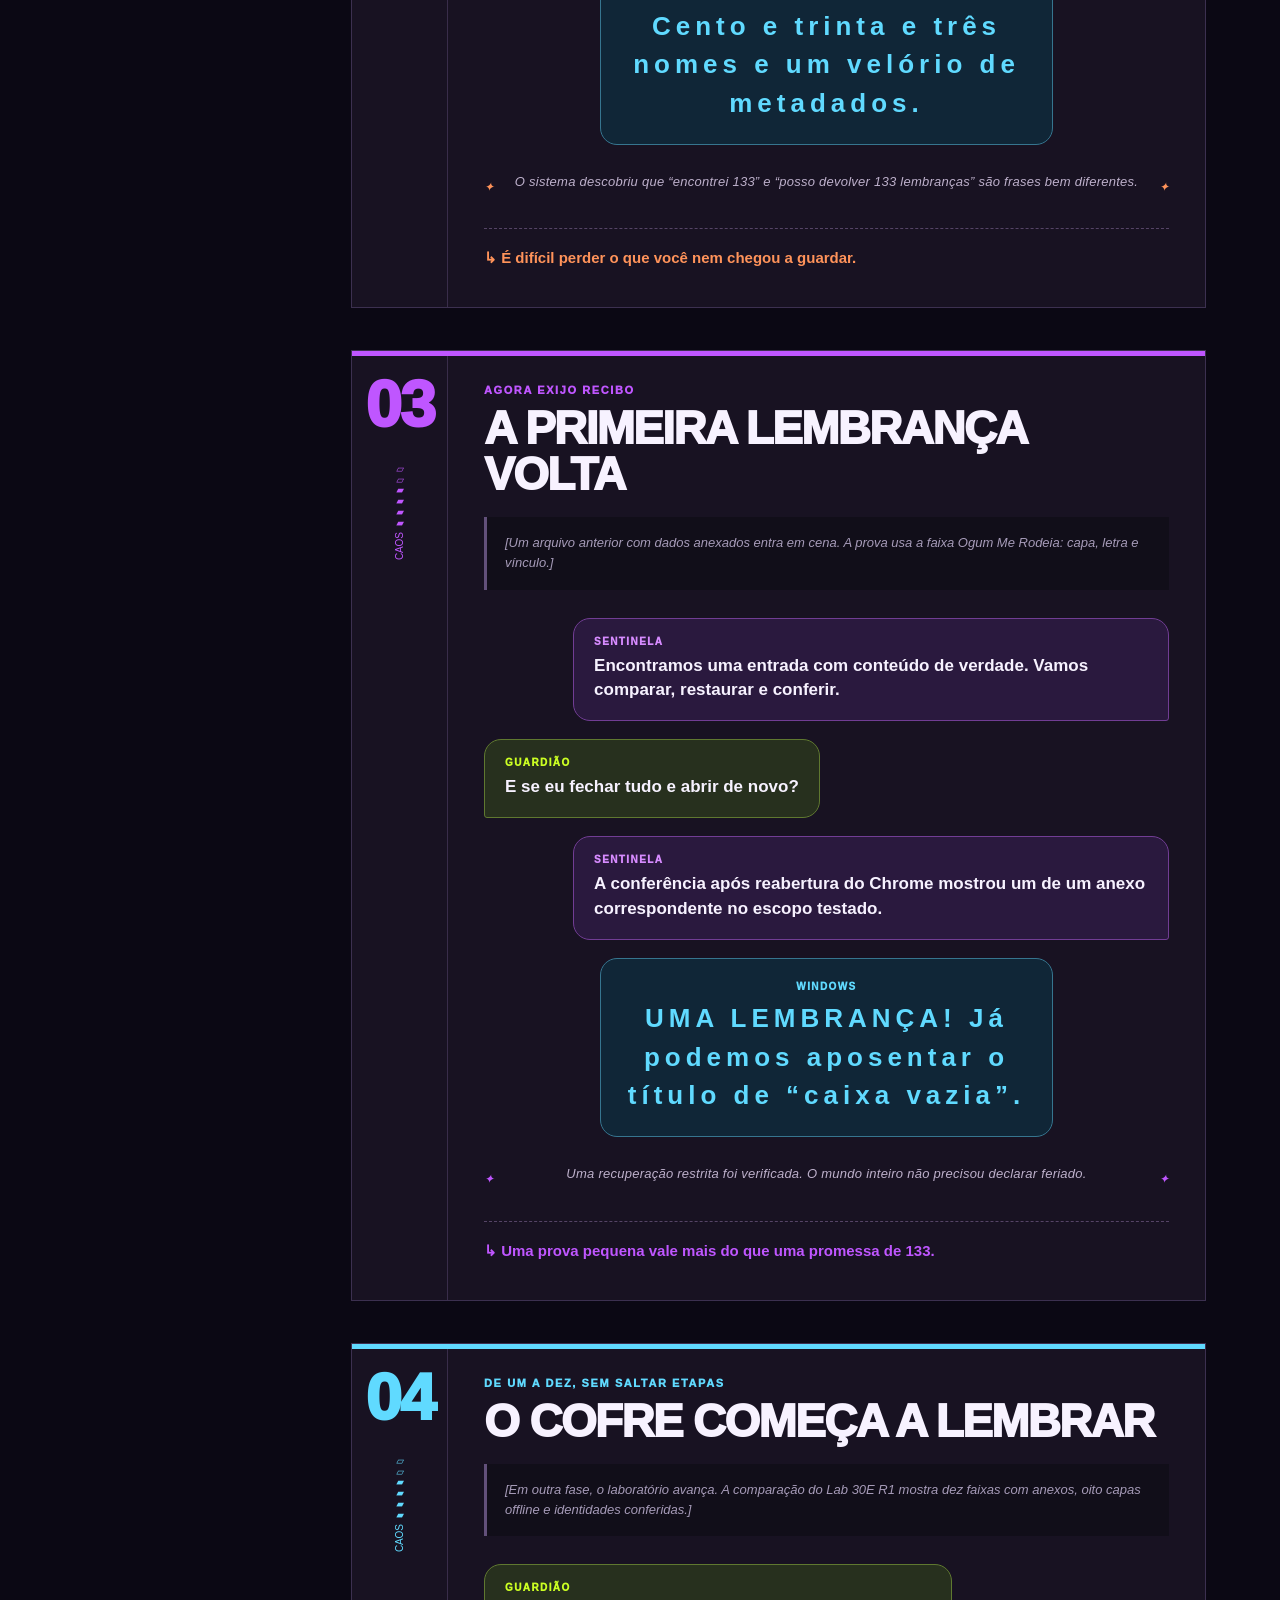
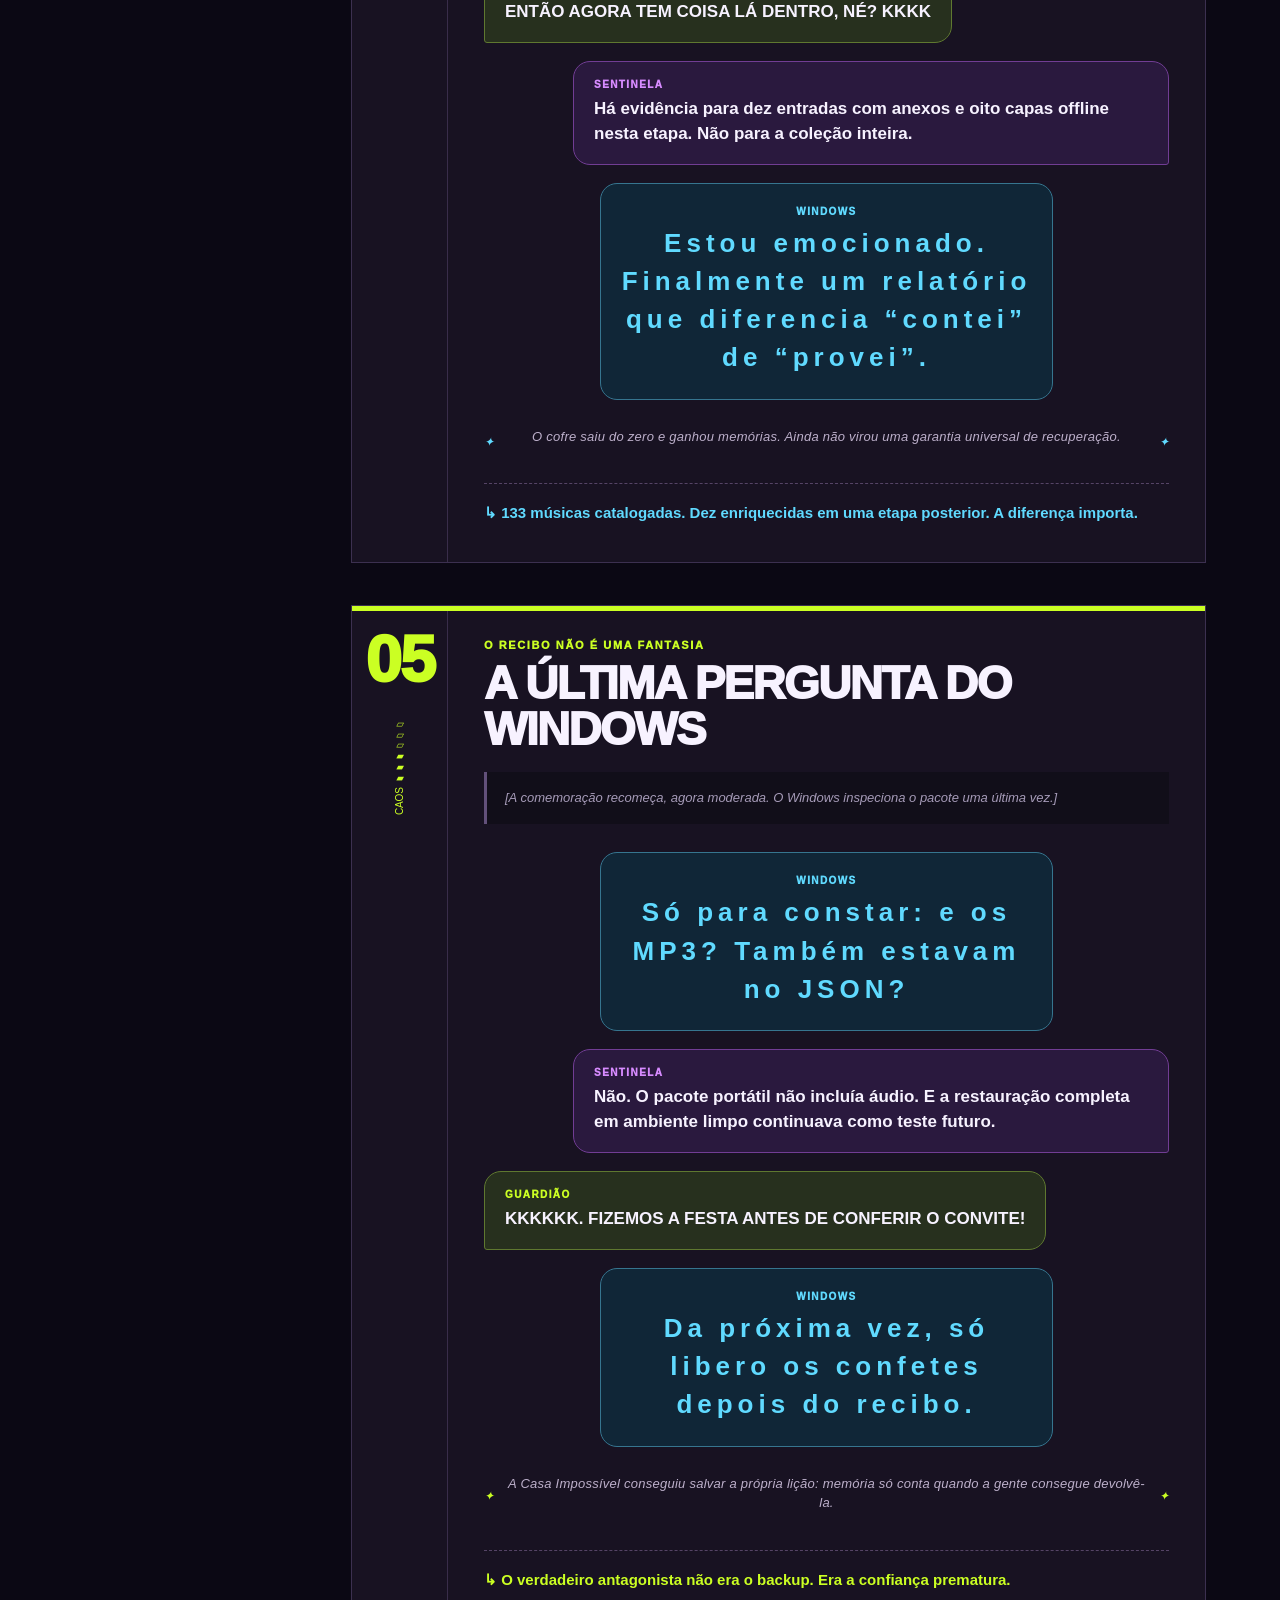
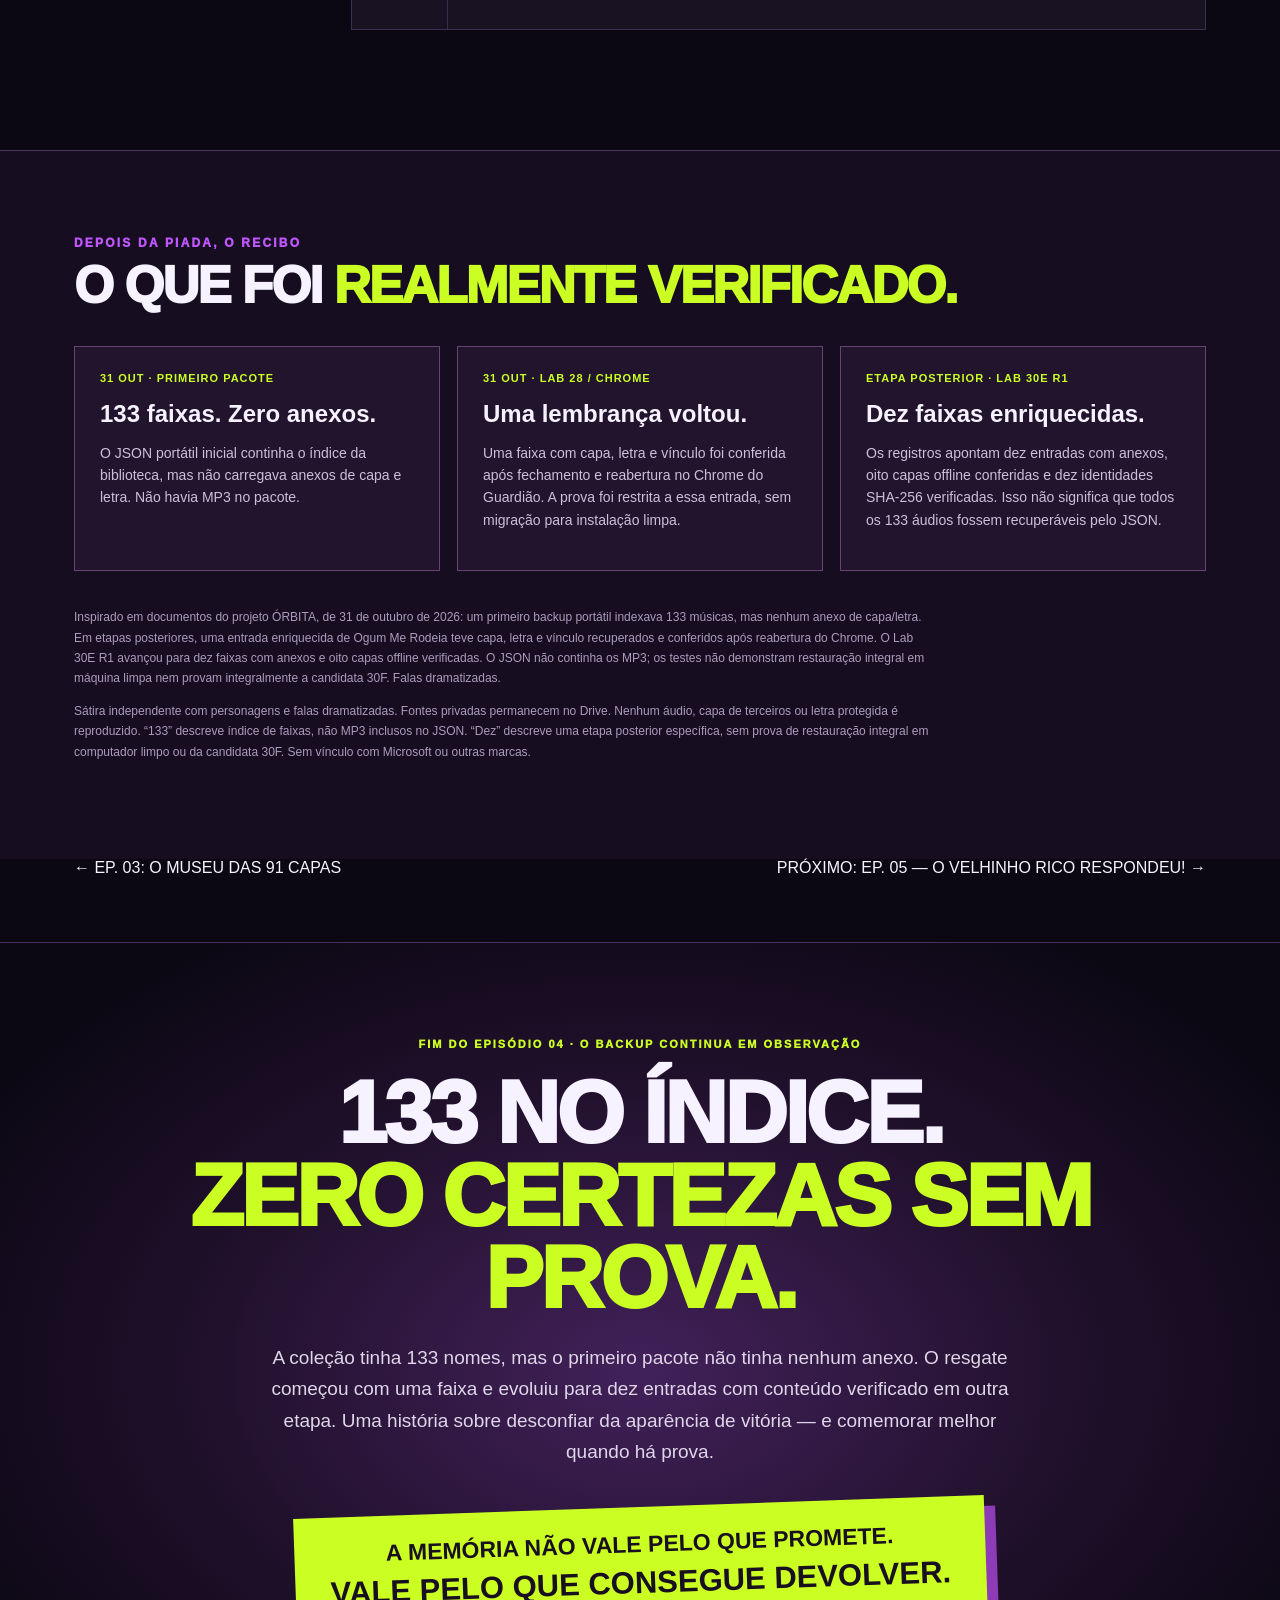
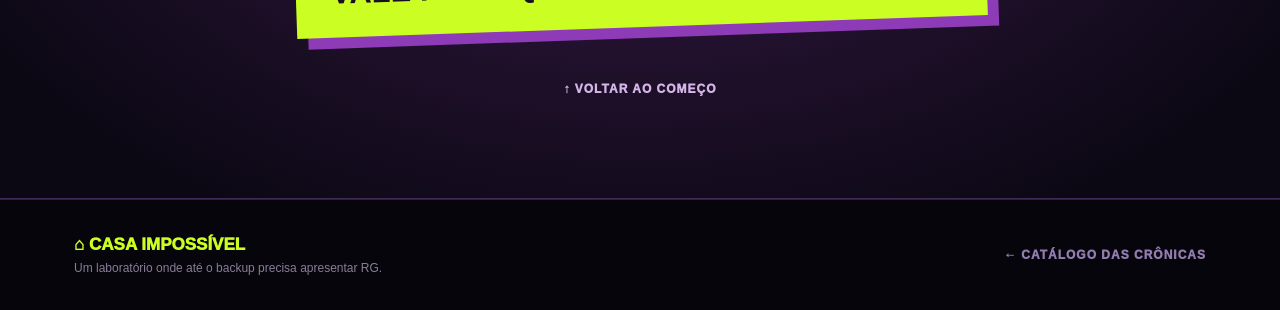
==== commit 6d091275: "feat(cronicas): publica episódio 05 — O Velhinho Rico Respondeu!" ====
--- a/episodios/133-musicas-nenhuma-lembranca/index.html
+++ b/episodios/133-musicas-nenhuma-lembranca/index.html
@@ -16,7 +16,7 @@
 <section id="quadrinhos" class="section-wrap memory-comic">
 <div class="section-heading"><div><div class="section-kicker">CRÔNICA EM QUADRINHOS · EPISÓDIO 04</div><h2>A FESTA COMEÇOU. <span>O WINDOWS PEDIU RECIBO.</span></h2></div><div class="tiny-note">133 NOMES, UM PACOTE VAZIO E UMA INVESTIGAÇÃO.</div></div>
 <p class="memory-intro">Primeiro, a comemoração. Depois, alguém abriu o pacote. Estas são duas interpretações ilustradas da mesma confusão — a segunda retoma a descoberta antes de mostrar o que conseguimos comprovar mais tarde. As falas são dramatizadas.</p>
-<figure class="memory-page"><a href="../../assets/quadrinhos/133-pagina-historia-v2.webp" target="_blank" rel="noopener noreferrer"><img src="../../assets/quadrinhos/133-pagina-historia-v2.webp" loading="lazy" width="1142" height="1378" alt="Guardiāo e Sentinela comemoram o índice de 133 músicas; o Windows abre o pacote e descobre zero anexos; a história termina com a piada da lista de compras."/><figcaption>PRANCHA 01 · O DIA EM QUE A LISTA ESQUECEU AS MÚSICAS <small>Toque na imagem para ampliar e acompanhar a confusão.</small></figcaption></a></figure>
+<figure class="memory-page"><a href="../../assets/quadrinhos/133-pagina-historia-v2.webp" target="_blank" rel="noopener noreferrer"><img src="../../assets/quadrinhos/133-pagina-historia-v2.webp" loading="lazy" width="1142" height="1378" alt="Guardião e Sentinela comemoram o índice de 133 músicas; o Windows abre o pacote e descobre zero anexos; a história termina com a piada da lista de compras."/><figcaption>PRANCHA 01 · O DIA EM QUE A LISTA ESQUECEU AS MÚSICAS <small>Toque na imagem para ampliar e acompanhar a confusão.</small></figcaption></a></figure>
 <div class="memory-interlude"><span>NO MUNDO REAL · PRIMEIRO PACOTE</span><h3>133 NOMES. ZERO ANEXOS. E NENHUM MP3.</h3><p>O arquivo inicial continha o índice das faixas, mas não trazia os anexos de capas e letras. Os arquivos de áudio não integravam esse pacote. A comemoração dos personagens faz parte da dramatização — não comprova recuperação integral.</p></div>
 <figure class="memory-page"><a href="../../assets/quadrinhos/133-pagina-investigacao-v2.webp" target="_blank" rel="noopener noreferrer"><img src="../../assets/quadrinhos/133-pagina-investigacao-v2.webp" loading="lazy" width="1199" height="1312" alt="Outra interpretação da descoberta: os personagens recontam a conferência do pacote; na investigação posterior houve uma entrada com capa e letra conferidas, e mais tarde dez entradas enriquecidas e oito capas offline."/><figcaption>PRANCHA 02 · O BACKUP PASSA PELO INTERROGATÓRIO <small>Outra versão da descoberta seguida pelos avanços posteriores — não é uma recuperação de 133 áudios.</small></figcaption></a></figure>
 <div class="memory-interlude memory-interlude-end"><span>O QUE A INVESTIGAÇÃO MOSTROU</span><h3>UMA LEMBRANÇA COMPROVADA É MELHOR QUE 133 PROMESSAS.</h3><p>Uma entrada teve capa, letra e vínculo conferidos após reabrir o Chrome. Em etapa posterior, os registros apontaram dez entradas com anexos e oito capas offline verificadas. São provas pontuais, não demonstração de restauração integral nem de arquivos MP3 recuperados.</p></div>
@@ -24,7 +24,7 @@
 <section class="cast-section section-wrap" id="elenco"><div class="section-heading"><div><div class="section-kicker">O ELENCO DO CONTROLE DE QUALIDADE</div><h2>TRÊS PROFISSIONAIS. <span>UM PACOTE VAZIO.</span></h2></div><div class="tiny-note">NENHUMA CAPA FOI PERDIDA NA CRIAÇÃO DESTA PIADA.</div></div><div id="castGrid" class="cast-grid"></div></section>
 <section class="story-section section-wrap" id="episodio"><div class="section-heading story-heading"><div><div class="section-kicker">AUTO DE VISTORIA Nº 004</div><h2>A CRÔNICA <span>COMPLETA.</span></h2></div><div class="read-label">◉ DRAMATIZAÇÃO COM FONTE</div></div><div class="story-layout"><aside class="story-side"><div class="chapter-index"><div class="chapter-title">O INCIDENTE, EM CINCO ATOS</div><div id="sceneNav"></div><div class="side-bottom"><span>ESTADO DO BACKUP</span><b>CONFERIR ANTES DE COMEMORAR</b></div></div></aside><div id="scenes" class="scenes"></div></div></section>
 <section class="memory-evidence" id="bastidores"><div class="section-wrap"><div class="section-heading"><div><div class="section-kicker">DEPOIS DA PIADA, O RECIBO</div><h2>O QUE FOI <span>REALMENTE VERIFICADO.</span></h2></div></div><div class="memory-proof-grid"><article class="memory-proof"><b>31 OUT · PRIMEIRO PACOTE</b><h3>133 faixas. Zero anexos.</h3><p>O JSON portátil inicial continha o índice da biblioteca, mas não carregava anexos de capa e letra. Não havia MP3 no pacote.</p></article><article class="memory-proof"><b>31 OUT · LAB 28 / CHROME</b><h3>Uma lembrança voltou.</h3><p>Uma faixa com capa, letra e vínculo foi conferida após fechamento e reabertura no Chrome do Guardião. A prova foi restrita a essa entrada, sem migração para instalação limpa.</p></article><article class="memory-proof"><b>ETAPA POSTERIOR · LAB 30E R1</b><h3>Dez faixas enriquecidas.</h3><p>Os registros apontam dez entradas com anexos, oito capas offline conferidas e dez identidades SHA-256 verificadas. Isso não significa que todos os 133 áudios fossem recuperáveis pelo JSON.</p></article></div><p class="memory-source" id="factText"></p><p class="memory-source" id="legalText"></p></div></section>
-<nav class="episode-nav section-wrap" aria-label="Navegação entre episódios"><a href="../o-museu-das-91-capas/">← EP. 03: O MUSEU DAS 91 CAPAS</a><a href="../../index.html">VER TODAS AS CRÔNICAS ↗</a></nav>
+<nav class="episode-nav section-wrap" aria-label="Navegação entre episódios"><a href="../o-museu-das-91-capas/">← EP. 03: O MUSEU DAS 91 CAPAS</a><a href="../o-velhinho-rico-respondeu/">PRÓXIMO: EP. 05 — O VELHINHO RICO RESPONDEU! →</a></nav>
 <section class="finale"><div class="section-wrap finale-wrap"><div class="finale-tag">FIM DO EPISÓDIO 04 · O BACKUP CONTINUA EM OBSERVAÇÃO</div><h2>133 NO ÍNDICE.<br/><span>ZERO CERTEZAS SEM PROVA.</span></h2><p id="endingText"></p><div class="finale-punch">A MEMÓRIA NÃO VALE PELO QUE PROMETE.<br/><strong>VALE PELO QUE CONSEGUE DEVOLVER.</strong></div><a href="#inicio" class="back-top">↑ VOLTAR AO COMEÇO</a></div></section>
 </main><footer class="site-footer"><div class="section-wrap footer-inner"><div><span class="footer-logo">⌂ CASA IMPOSSÍVEL</span><span class="footer-small">Um laboratório onde até o backup precisa apresentar RG.</span></div><a class="footer-end" href="../../index.html">← CATÁLOGO DAS CRÔNICAS</a></div></footer>
 <div id="toast" class="toast" role="status" aria-live="polite"></div><script src="../../content-04.js"></script><script src="../../app.js"></script></body></html>
